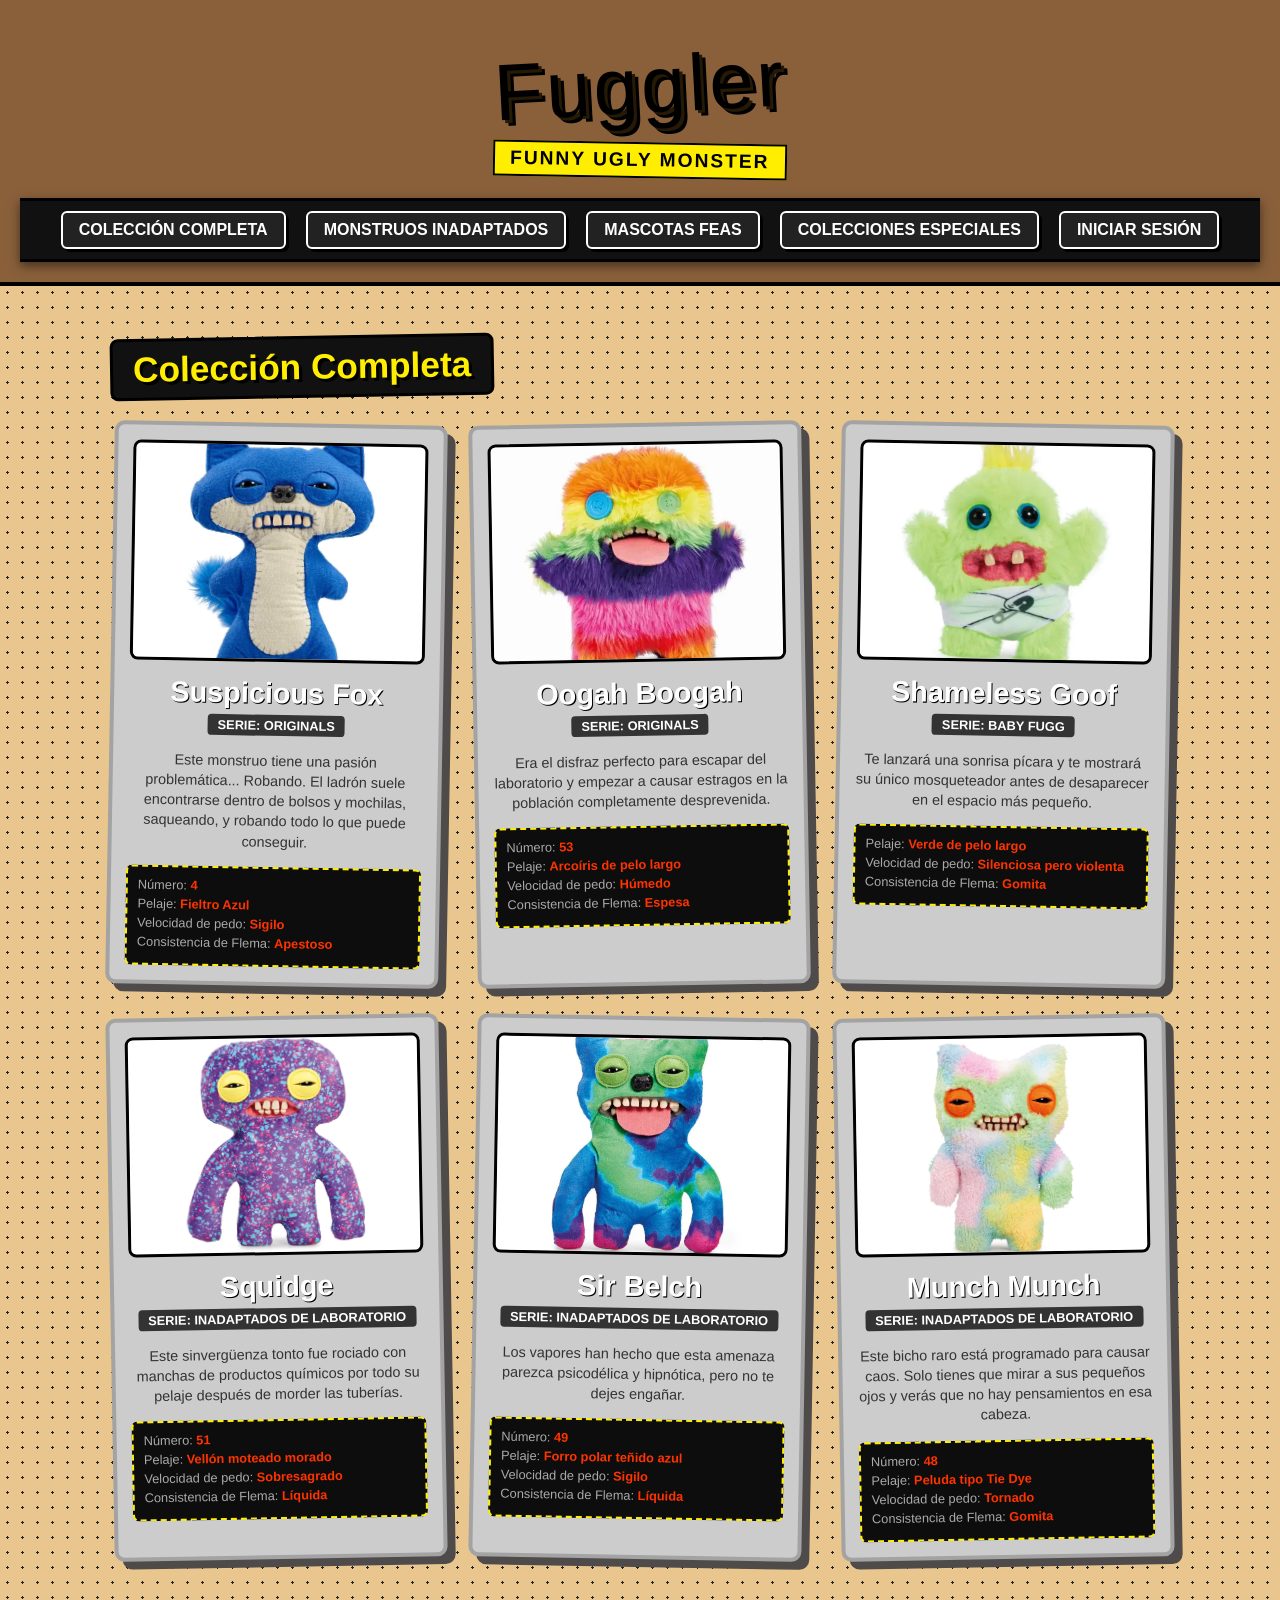
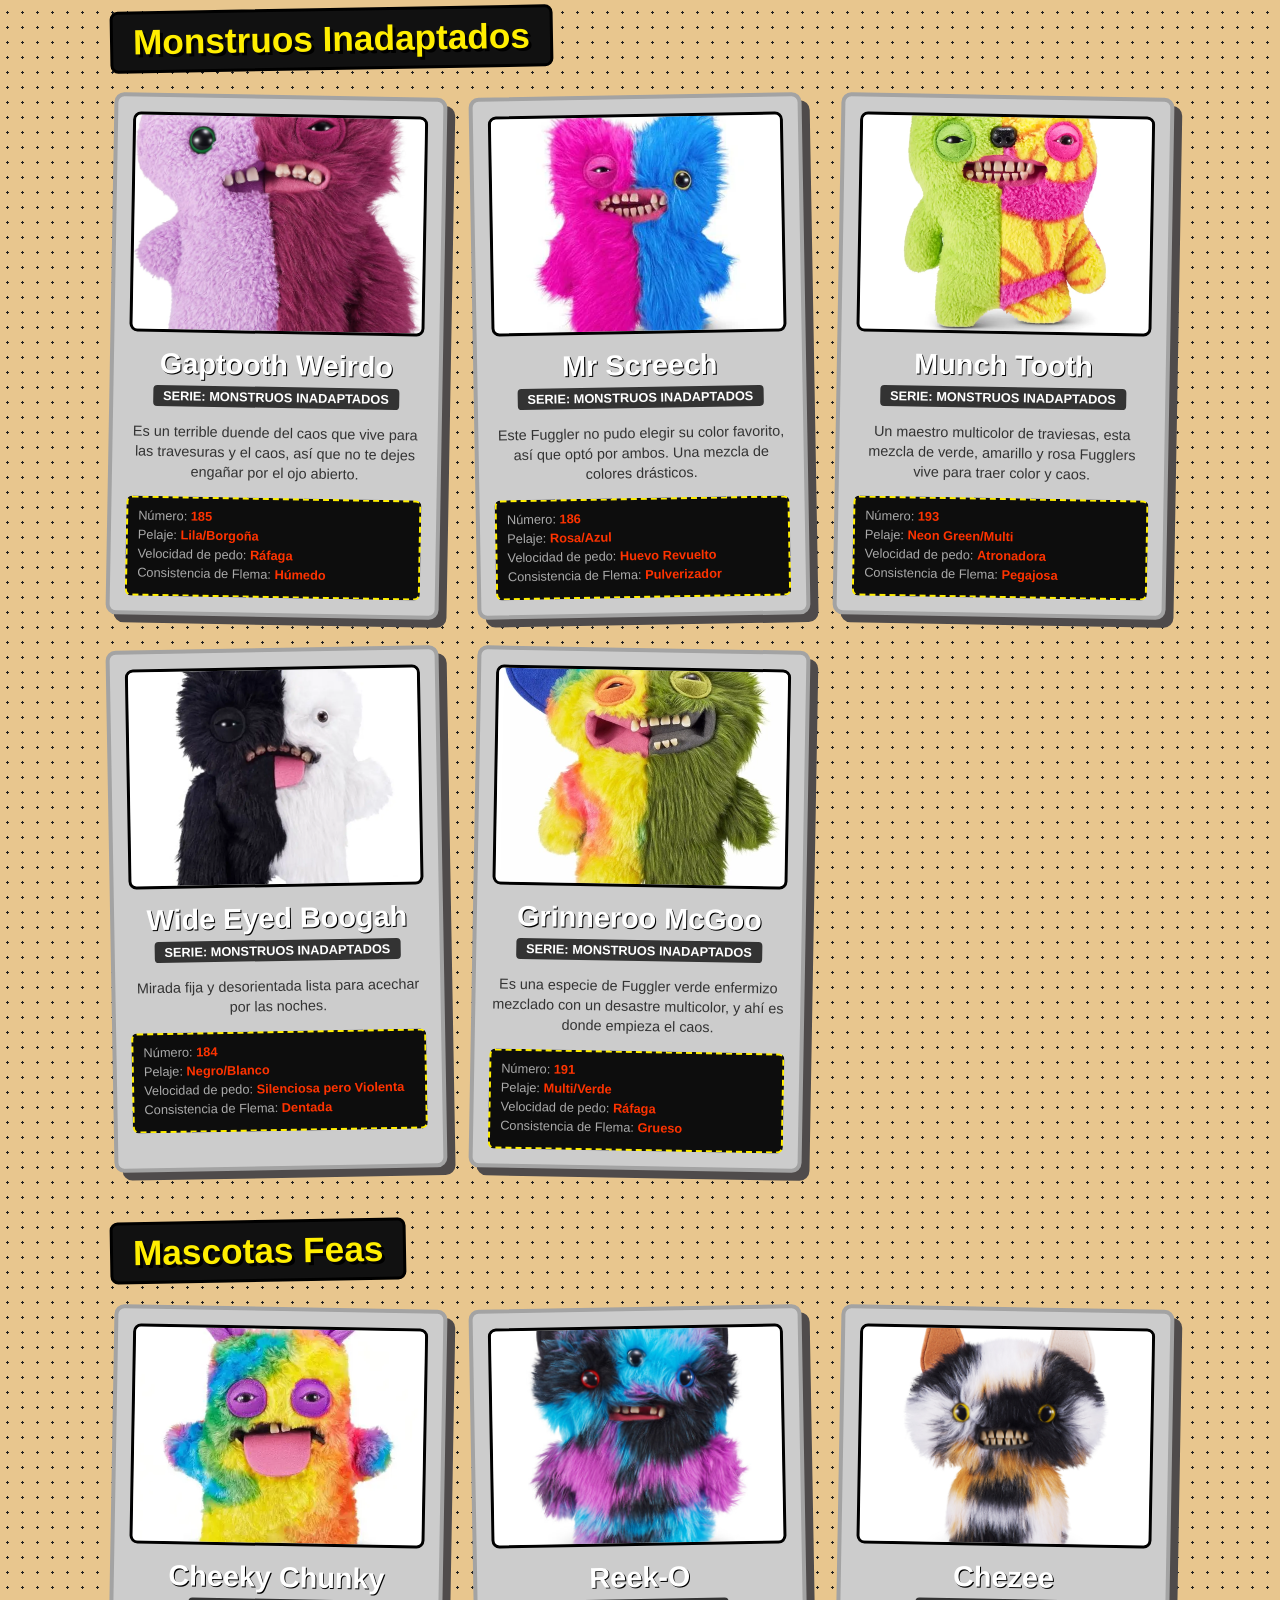
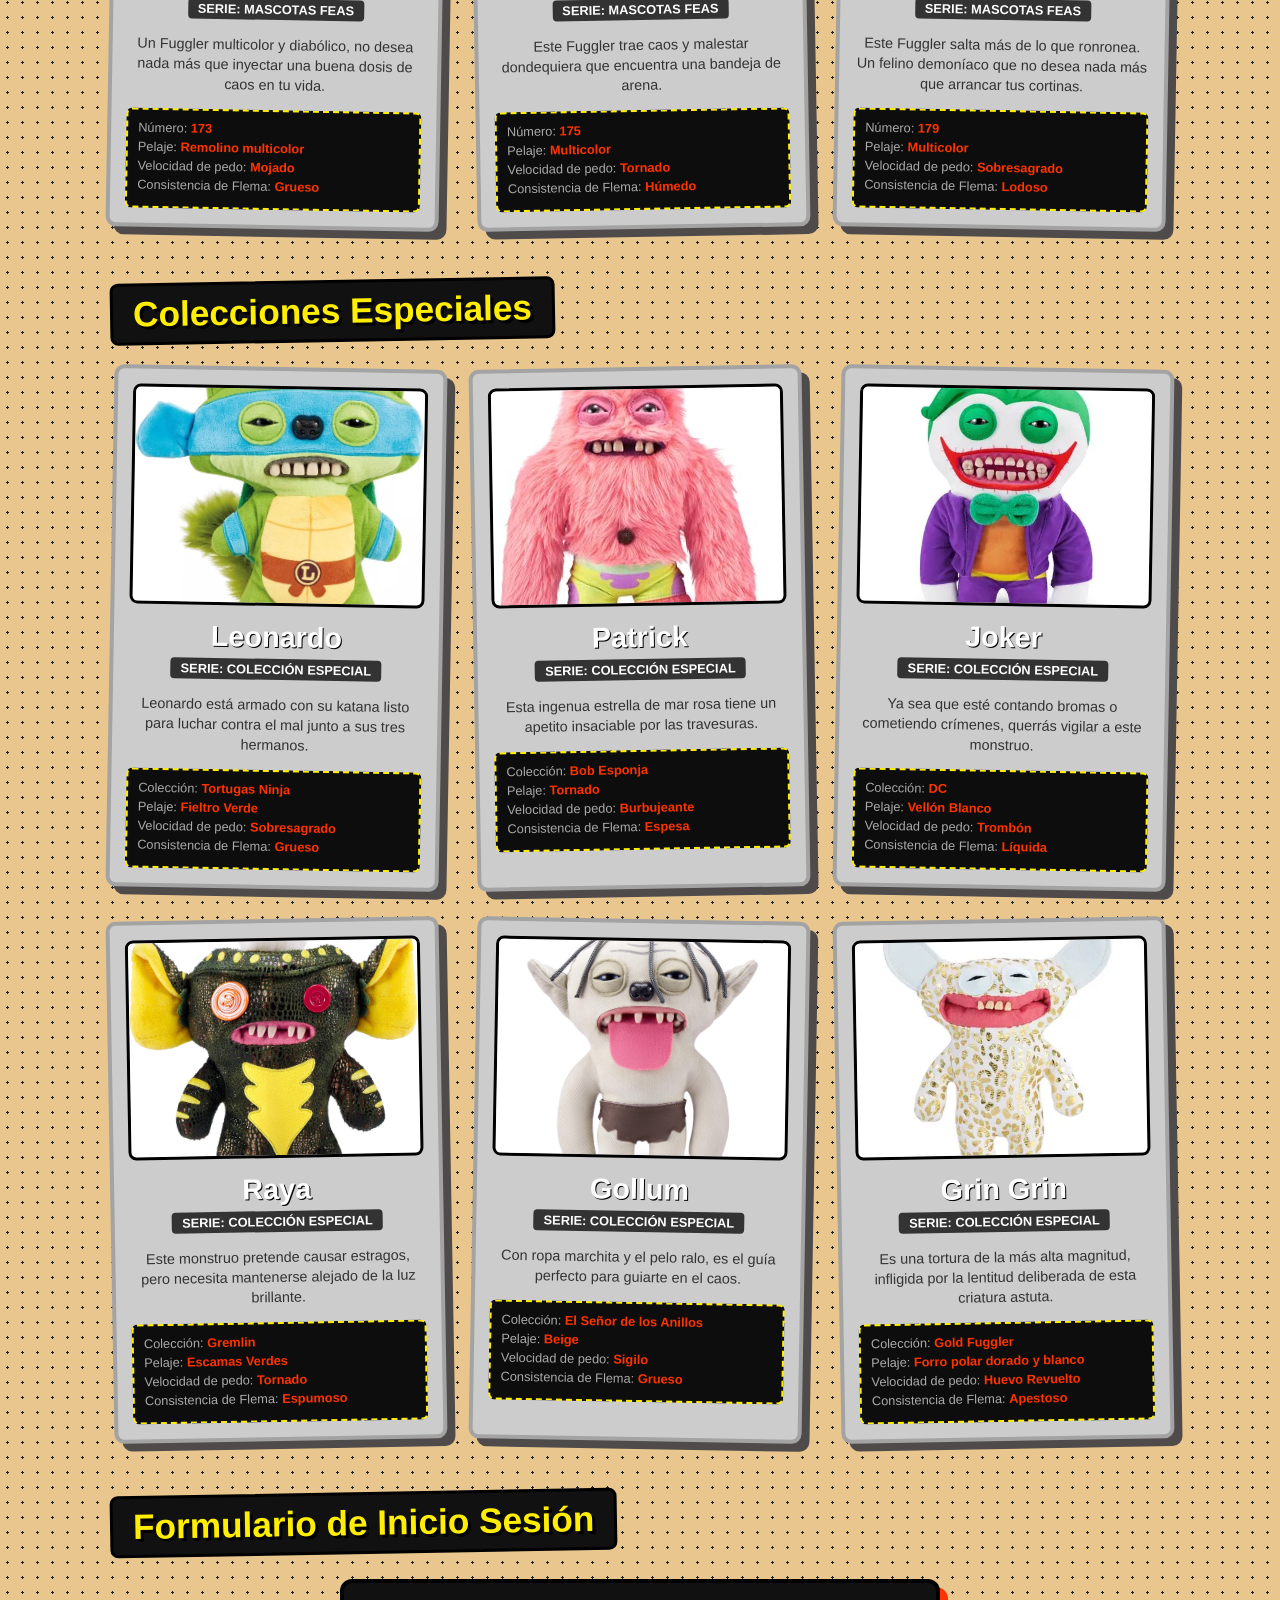
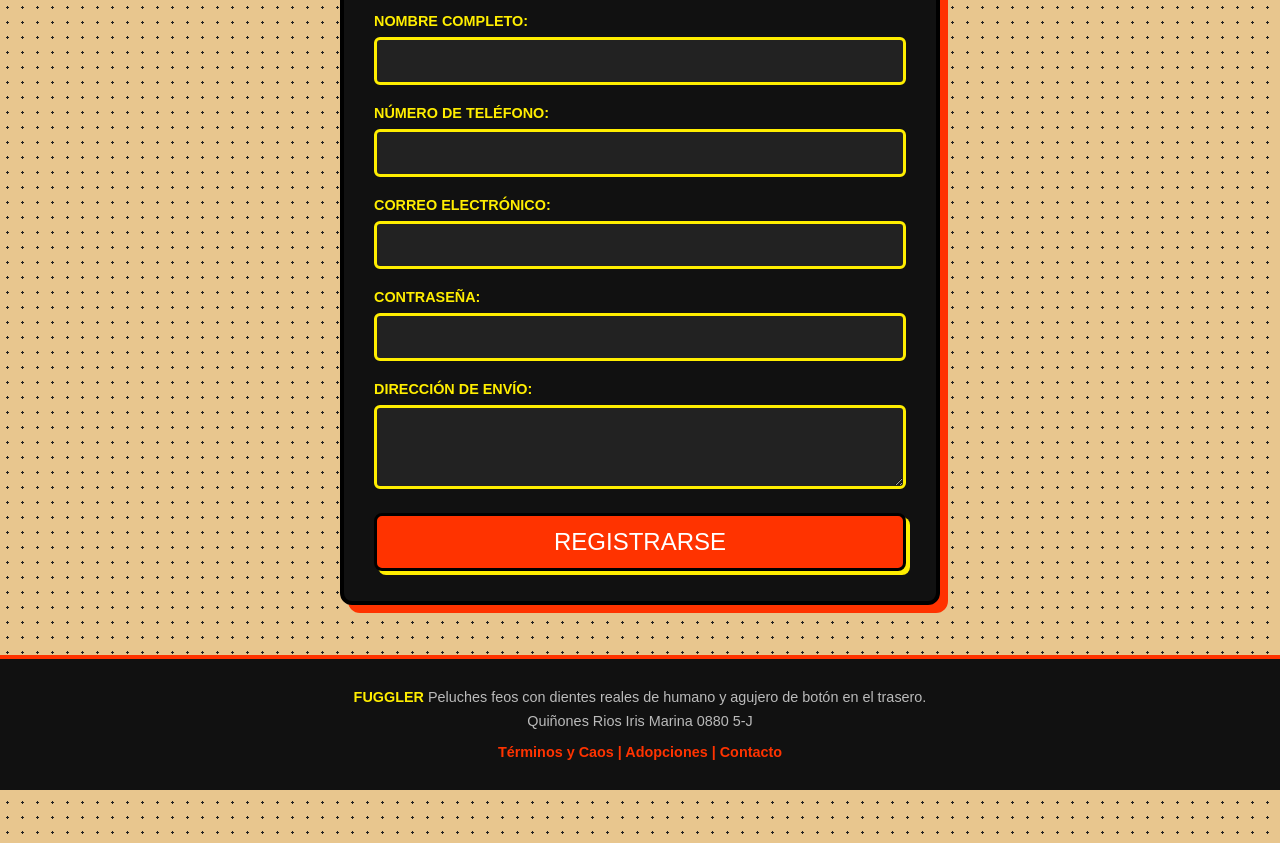
==== index.html @ d4a8018b "Update index.html" ====
<!DOCTYPE html>
<html lang="es">
<head>
    <meta charset="UTF-8">
    <meta name="viewport" content="width=device-width, initial-scale=1.0">
    <title>Fuggler - Funny Ugly Monsters</title>
    
    <style>
        /* === ESTILOS GENERALES Y REINICIO (RESET) === */
        * { box-sizing: border-box; margin: 0; padding: 0; }
        html { scroll-behavior: smooth; } /* Desplazamiento suave al usar anclas del menú */
        body {
            /* Fondo con patrón de puntos y color café/crema */
            background: #E8C68E radial-gradient(#222 10%, transparent 11%) 0 0 / 15px 15px;
            color: #fff;
            font-family: 'Segoe UI', Impact, Arial, sans-serif;
            padding-bottom: 50px;
        }

        /* === ENCABEZADO (HEADER) === */
        header { text-align: center; padding: 40px 20px 20px; background: #8A603B; border-bottom: 4px solid #000; }
        
        /* Título del logo con fuente caricaturesca del sistema */
        .logo {
            font-family: 'Comic Sans MS', 'Chalkboard SE', cursive, sans-serif;
            font-size: 5rem;
            color: #000;
            text-shadow: 3px 3px 0 #261A07, 6px 6px 0 #000;
            display: inline-block;
            transform: rotate(-3deg); /* Inclinación de estilo cómic */
            margin-bottom: 10px;
            letter-spacing: 3px;
        }

        /* Etiqueta / Subtítulo bajo el logo */
        .tagline {
            color: #000; font-size: 1.2rem; text-transform: uppercase; letter-spacing: 2px;
            background: #ffee00; display: inline-block; padding: 5px 15px;
            transform: rotate(1deg); font-weight: 900; border: 2px solid #000;
        }

        /* === BARRA DE NAVEGACIÓN (STICKY NAV) === */
        nav {
            background: #111; border-block: 3px solid #000; padding: 10px 0; margin-top: 20px;
            box-shadow: 0 4px 10px rgba(0,0,0,0.5); position: sticky; top: 0; z-index: 100;
        }
        nav ul { list-style: none; display: flex; justify-content: center; flex-wrap: wrap; gap: 20px; padding: 0 10px; }
        nav a {
            color: #fff; text-decoration: none; font-weight: 900; font-size: 1rem; text-transform: uppercase;
            padding: 8px 16px; background: #222; border: 2px solid #fff; border-radius: 6px;
            display: inline-block; transition: 0.2s ease; box-shadow: 3px 3px 0 #000;
        }
        /* Efecto hover interactivo en los botones del menú */
        nav a:hover { background: #ff3300; box-shadow: 3px 3px 0 #ffee00; transform: scale(1.05) rotate(-1deg); }

        /* === ESTRUCTURA DE SECCIONES === */
        .section-block { max-width: 1100px; margin: 50px auto; padding: 0 20px; scroll-margin-top: 80px; }
        
        /* Títulos estilo insignia para cada categoría */
        .section-title {
            font-family: Impact, sans-serif; font-size: 2.2rem; color: #ffee00; text-shadow: 3px 3px 0 #000;
            background: #111; display: inline-block; padding: 8px 20px; border-radius: 8px;
            border: 3px solid #000; margin-bottom: 25px; transform: rotate(-1deg);
        }

        /* Rejilla responsive para las tarjetas de productos */
        .container { display: grid; grid-template-columns: repeat(auto-fit, minmax(280px, 1fr)); gap: 30px; }

        /* === TARJETAS DE PRODUCTOS (CARDS) === */
        .card {
            background: #ccc; border: 4px solid #a3a3a3; border-radius: 10px; padding: 15px;
            box-shadow: 8px 8px 0 #4F4B4B; display: flex; flex-direction: column; align-items: center;
            text-align: center; transition: transform 0.2s ease;
        }
        /* Alterna ligera rotación para dar aspecto desenfadado */
        .card:nth-child(even) { transform: rotate(-1deg); }
        .card:nth-child(odd) { transform: rotate(1deg); }
        
        .card img { width: 100%; height: 220px; object-fit: cover; border-radius: 8px; border: 3px solid #000; background: #2b2b2b; margin-bottom: 15px; }
        .card h2 { font-family: Impact, sans-serif; font-size: 1.8rem; color: #FFFFFF; text-shadow: 1px 1px 0 #000; margin-bottom: 5px; }
        .card .series { background: #333; color: #fff; font-size: 0.8rem; padding: 3px 10px; border-radius: 4px; text-transform: uppercase; margin-bottom: 15px; font-weight: 700; }
        .card p.desc { color: #333; font-size: 0.9rem; line-height: 1.4; margin-bottom: 15px; }
        
        /* Caja oscura con características/estadísticas del producto */
        .stats { width: 100%; background: #0d0d0d; border: 2px dashed #ffee00; padding: 10px; border-radius: 6px; font-size: 0.8rem; text-align: left; }
        .stats div { margin-bottom: 4px; color: #aaa; }
        .stats span { color: #ff3300; font-weight: 900; }

        /* === FORMULARIO DE INICIO SESIÓN === */
        .form-container { background: #111; border: 4px solid #000; border-radius: 12px; padding: 30px; box-shadow: 8px 8px 0 #ff3300; max-width: 600px; margin: 0 auto; }
        .form-group { margin-bottom: 20px; text-align: left; }
        .form-group label { display: block; font-weight: bold; margin-bottom: 8px; color: #ffee00; text-transform: uppercase; font-size: 0.9rem; }
        
        /* Estilos de los inputs, select y textarea */
        .form-group input, .form-group textarea, .form-group select {
            width: 100%; padding: 12px; border: 3px solid #ffee00; border-radius: 6px; background: #222;
            color: #fff; font-size: 1rem; outline: none;
        }
        .form-group input:focus, .form-group textarea:focus, .form-group select:focus { border-color: #ff3300; background: #2b2b2b; }
        
        /* Botón de envío */
        .btn-inicio {
            background: #ff3300; color: #fff; font-family: Impact, sans-serif; font-size: 1.5rem; padding: 12px 30px;
            border: 3px solid #000; border-radius: 8px; cursor: pointer; width: 100%; text-transform: uppercase;
            box-shadow: 4px 4px 0 #ffee00; transition: 0.2s ease;
        }
        .btn-inicio:hover { background: #ffee00; color: #000; box-shadow: 4px 4px 0 #ff3300; transform: scale(1.02); }
        
        /* Contenedor dinámico de alertas de respuesta de inicio de sesión*/
        #mensaje-resultado { margin-top: 15px; padding: 10px; border-radius: 6px; display: none; text-align: center; font-weight: bold; }

        /* === PIE DE PÁGINA (FOOTER) === */
        footer { text-align: center; margin-top: 50px; padding: 30px 20px; background: #111; border-top: 4px solid #ff3300; color: #bbb; font-size: 0.9rem; }
        footer strong { color: #ffee00; }
        footer p { margin-bottom: 8px; }
        .footer-links { margin-top: 15px; color: #ff3300; font-weight: bold; }
    </style>
</head>
<body>

    <!-- ================= ENCABEZADO Y MENU ================= -->
    <header>
        <div class="logo">Fuggler</div>
        <br>
        <div class="tagline">Funny ugly monster</div>
        
        <!-- Enlaces internos a las secciones de la página -->
        <nav>
            <ul>
                <li><a href="#coleccion-completa">Colección Completa</a></li>
                <li><a href="#monstruos-inadaptados">Monstruos Inadaptados</a></li>
                <li><a href="#mascotas-feas">Mascotas Feas</a></li>
                <li><a href="#colecciones-especiales">Colecciones Especiales</a></li>
                <li><a href="#formulario-compra">Iniciar Sesión</a></li>
            </ul>
        </nav>
    </header>

    <main>

        <!-- ================= SECCIÓN 1: COLECCIÓN COMPLETA ================= -->
        <section id="coleccion-completa" class="section-block">
            <h2 class="section-title">Colección Completa</h2>
            <div class="container">
                <div class="card">
                    <img src="fuggler2.jpg" alt="Suspicious Fox">
                    <h2>Suspicious Fox</h2>
                    <span class="series">Serie: Originals</span>
                    <p class="desc">Este monstruo tiene una pasión problemática... Robando. El ladrón suele encontrarse dentro de bolsos y mochilas, saqueando, y robando todo lo que puede conseguir.</p>
                    <div class="stats">
                        <div>Número: <span>4</span></div>
                        <div>Pelaje: <span>Fieltro Azul</span></div>
                        <div>Velocidad de pedo: <span>Sigilo</span></div>
                        <div>Consistencia de Flema: <span>Apestoso</span></div>
                    </div>
                </div>

                <div class="card">
                    <img src="fuggler4.jpg" alt="Oogah Boogah">
                    <h2>Oogah Boogah</h2>
                    <span class="series">Serie: Originals</span>
                    <p class="desc">Era el disfraz perfecto para escapar del laboratorio y empezar a causar estragos en la población completamente desprevenida.</p>
                    <div class="stats">
                        <div>Número: <span>53</span></div>
                        <div>Pelaje: <span>Arcoíris de pelo largo</span></div>
                        <div>Velocidad de pedo: <span>Húmedo</span></div>
                        <div>Consistencia de Flema: <span>Espesa</span></div>
                    </div>
                </div>

                <div class="card">
                    <img src="fuggler5.jpg" alt="Shameless Goof">
                    <h2>Shameless Goof</h2>
                    <span class="series">Serie: Baby Fugg</span>
                    <p class="desc">Te lanzará una sonrisa pícara y te mostrará su único mosqueteador antes de desaparecer en el espacio más pequeño.</p>
                    <div class="stats">
                        <div>Pelaje: <span>Verde de pelo largo</span></div>
                        <div>Velocidad de pedo: <span>Silenciosa pero violenta</span></div>
                        <div>Consistencia de Flema: <span>Gomita</span></div>
                    </div>
                </div>

                <div class="card">
                    <img src="fuggler6.jpg" alt="Squidge">
                    <h2>Squidge</h2>
                    <span class="series">Serie: Inadaptados de Laboratorio</span>
                    <p class="desc">Este sinvergüenza tonto fue rociado con manchas de productos químicos por todo su pelaje después de morder las tuberías.</p>
                    <div class="stats">
                        <div>Número: <span>51</span></div>
                        <div>Pelaje: <span>Vellón moteado morado</span></div>
                        <div>Velocidad de pedo: <span>Sobresagrado</span></div>
                        <div>Consistencia de Flema: <span>Líquida</span></div>
                    </div>
                </div>

                <div class="card">
                    <img src="fuggler7.jpg" alt="Sir Belch">
                    <h2>Sir Belch</h2>
                    <span class="series">Serie: Inadaptados de Laboratorio</span>
                    <p class="desc">Los vapores han hecho que esta amenaza parezca psicodélica y hipnótica, pero no te dejes engañar.</p>
                    <div class="stats">
                        <div>Número: <span>49</span></div>
                        <div>Pelaje: <span>Forro polar teñido azul</span></div>
                        <div>Velocidad de pedo: <span>Sigilo</span></div>
                        <div>Consistencia de Flema: <span>Líquida</span></div>
                    </div>
                </div>

                <div class="card">
                    <img src="fuggler8.jpg" alt="Munch Munch">
                    <h2>Munch Munch</h2>
                    <span class="series">Serie: Inadaptados de Laboratorio</span>
                    <p class="desc">Este bicho raro está programado para causar caos. Solo tienes que mirar a sus pequeños ojos y verás que no hay pensamientos en esa cabeza.</p>
                    <div class="stats">
                        <div>Número: <span>48</span></div>
                        <div>Pelaje: <span>Peluda tipo Tie Dye</span></div>
                        <div>Velocidad de pedo: <span>Tornado</span></div>
                        <div>Consistencia de Flema: <span>Gomita</span></div>
                    </div>
                </div>
            </div>
        </section>

        <!-- ================= SECCIÓN 2: MONSTRUOS INADAPTADOS ================= -->
        <section id="monstruos-inadaptados" class="section-block">
            <h2 class="section-title">Monstruos Inadaptados</h2>
            <div class="container">
                <div class="card">
                    <img src="fuggler1.jpg" alt="Gaptooth Weirdo">
                    <h2>Gaptooth Weirdo</h2>
                    <span class="series">Serie: Monstruos Inadaptados</span>
                    <p class="desc">Es un terrible duende del caos que vive para las travesuras y el caos, así que no te dejes engañar por el ojo abierto.</p>
                    <div class="stats">
                        <div>Número: <span>185</span></div>
                        <div>Pelaje: <span>Lila/Borgoña</span></div>
                        <div>Velocidad de pedo: <span>Ráfaga</span></div>
                        <div>Consistencia de Flema: <span>Húmedo</span></div>
                    </div>
                </div>

                <div class="card">
                    <img src="fuggler3.jpg" alt="Mr Screech">
                    <h2>Mr Screech</h2>
                    <span class="series">Serie: Monstruos Inadaptados</span>
                    <p class="desc">Este Fuggler no pudo elegir su color favorito, así que optó por ambos. Una mezcla de colores drásticos.</p>
                    <div class="stats">
                        <div>Número: <span>186</span></div>
                        <div>Pelaje: <span>Rosa/Azul</span></div>
                        <div>Velocidad de pedo: <span>Huevo Revuelto</span></div>
                        <div>Consistencia de Flema: <span>Pulverizador</span></div>
                    </div>
                </div>

                <div class="card">
                    <img src="fuggler9.jpg" alt="Munch Tooth">
                    <h2>Munch Tooth</h2>
                    <span class="series">Serie: Monstruos Inadaptados</span>
                    <p class="desc">Un maestro multicolor de traviesas, esta mezcla de verde, amarillo y rosa Fugglers vive para traer color y caos.</p>
                    <div class="stats">
                        <div>Número: <span>193</span></div>
                        <div>Pelaje: <span>Neon Green/Multi</span></div>
                        <div>Velocidad de pedo: <span>Atronadora</span></div>
                        <div>Consistencia de Flema: <span>Pegajosa</span></div>
                    </div>
                </div>

                <div class="card">
                    <img src="fuggler10.jpg" alt="Wide Eyed Boogah">
                    <h2>Wide Eyed Boogah</h2>
                    <span class="series">Serie: Monstruos Inadaptados</span>
                    <p class="desc">Mirada fija y desorientada lista para acechar por las noches.</p>
                    <div class="stats">
                        <div>Número: <span>184</span></div>
                        <div>Pelaje: <span>Negro/Blanco</span></div>
                        <div>Velocidad de pedo: <span>Silenciosa pero Violenta</span></div>
                        <div>Consistencia de Flema: <span>Dentada</span></div>
                    </div>
                </div>

                <div class="card">
                    <img src="fuggler11.jpg" alt="Grinneroo McGoo">
                    <h2>Grinneroo McGoo</h2>
                    <span class="series">Serie: Monstruos Inadaptados</span>
                    <p class="desc">Es una especie de Fuggler verde enfermizo mezclado con un desastre multicolor, y ahí es donde empieza el caos.</p>
                    <div class="stats">
                        <div>Número: <span>191</span></div>
                        <div>Pelaje: <span>Multi/Verde</span></div>
                        <div>Velocidad de pedo: <span>Ráfaga</span></div>
                        <div>Consistencia de Flema: <span>Grueso</span></div>
                    </div>
                </div>
            </div>
        </section>

        <!-- ================= SECCIÓN 3: MASCOTAS FEAS ================= -->
        <section id="mascotas-feas" class="section-block">
            <h2 class="section-title">Mascotas Feas</h2>
            <div class="container">
                <div class="card">
                    <img src="fuggler12.jpg" alt="Cheeky Chunky">
                    <h2>Cheeky Chunky</h2>
                    <span class="series">Serie: Mascotas Feas</span>
                    <p class="desc">Un Fuggler multicolor y diabólico, no desea nada más que inyectar una buena dosis de caos en tu vida.</p>
                    <div class="stats">
                        <div>Número: <span>173</span></div>
                        <div>Pelaje: <span>Remolino multicolor</span></div>
                        <div>Velocidad de pedo: <span>Mojado</span></div>
                        <div>Consistencia de Flema: <span>Grueso</span></div>
                    </div>
                </div>

                <div class="card">
                    <img src="fuggler13.jpg" alt="Reek-O">
                    <h2>Reek-O</h2>
                    <span class="series">Serie: Mascotas Feas</span>
                    <p class="desc">Este Fuggler trae caos y malestar dondequiera que encuentra una bandeja de arena.</p>
                    <div class="stats">
                        <div>Número: <span>175</span></div>
                        <div>Pelaje: <span>Multicolor</span></div>
                        <div>Velocidad de pedo: <span>Tornado</span></div>
                        <div>Consistencia de Flema: <span>Húmedo</span></div>
                    </div>
                </div>

                <div class="card">
                    <img src="fuggler14.jpg" alt="Chezee">
                    <h2>Chezee</h2>
                    <span class="series">Serie: Mascotas Feas</span>
                    <p class="desc">Este Fuggler salta más de lo que ronronea. Un felino demoníaco que no desea nada más que arrancar tus cortinas.</p>
                    <div class="stats">
                        <div>Número: <span>179</span></div>
                        <div>Pelaje: <span>Multicolor</span></div>
                        <div>Velocidad de pedo: <span>Sobresagrado</span></div>
                        <div>Consistencia de Flema: <span>Lodoso</span></div>
                    </div>
                </div>
            </div>
        </section>

        <!-- ================= SECCIÓN 4: COLECCIONES ESPECIALES ================= -->
        <section id="colecciones-especiales" class="section-block">
            <h2 class="section-title">Colecciones Especiales</h2>
            <div class="container">
                <div class="card">
                    <img src="fuggler15.jpg" alt="Leonardo">
                    <h2>Leonardo</h2>
                    <span class="series">Serie: Colección Especial</span>
                    <p class="desc">Leonardo está armado con su katana listo para luchar contra el mal junto a sus tres hermanos.</p>
                    <div class="stats">
                        <div>Colección: <span>Tortugas Ninja</span></div>
                        <div>Pelaje: <span>Fieltro Verde</span></div>
                        <div>Velocidad de pedo: <span>Sobresagrado</span></div>
                        <div>Consistencia de Flema: <span>Grueso</span></div>
                    </div>
                </div>

                <div class="card">
                    <img src="fuggler16.jpg" alt="Patrick">
                    <h2>Patrick</h2>
                    <span class="series">Serie: Colección Especial</span>
                    <p class="desc">Esta ingenua estrella de mar rosa tiene un apetito insaciable por las travesuras.</p>
                    <div class="stats">
                        <div>Colección: <span>Bob Esponja</span></div>
                        <div>Pelaje: <span>Tornado</span></div>
                        <div>Velocidad de pedo: <span>Burbujeante</span></div>
                        <div>Consistencia de Flema: <span>Espesa</span></div>
                    </div>
                </div>

                <div class="card">
                    <img src="fuggler17.jpg" alt="Joker">
                    <h2>Joker</h2>
                    <span class="series">Serie: Colección Especial</span>
                    <p class="desc">Ya sea que esté contando bromas o cometiendo crímenes, querrás vigilar a este monstruo.</p>
                    <div class="stats">
                        <div>Colección: <span>DC</span></div>
                        <div>Pelaje: <span>Vellón Blanco</span></div>
                        <div>Velocidad de pedo: <span>Trombón</span></div>
                        <div>Consistencia de Flema: <span>Líquida</span></div>
                    </div>
                </div>

                <div class="card">
                    <img src="fuggler18.jpg" alt="Raya">
                    <h2>Raya</h2>
                    <span class="series">Serie: Colección Especial</span>
                    <p class="desc">Este monstruo pretende causar estragos, pero necesita mantenerse alejado de la luz brillante.</p>
                    <div class="stats">
                        <div>Colección: <span>Gremlin</span></div>
                        <div>Pelaje: <span>Escamas Verdes</span></div>
                        <div>Velocidad de pedo: <span>Tornado</span></div>
                        <div>Consistencia de Flema: <span>Espumoso</span></div>
                    </div>
                </div>

                <div class="card">
                    <img src="fuggler19.jpg" alt="Gollum">
                    <h2>Gollum</h2>
                    <span class="series">Serie: Colección Especial</span>
                    <p class="desc">Con ropa marchita y el pelo ralo, es el guía perfecto para guiarte en el caos.</p>
                    <div class="stats">
                        <div>Colección: <span>El Señor de los Anillos</span></div>
                        <div>Pelaje: <span>Beige</span></div>
                        <div>Velocidad de pedo: <span>Sigilo</span></div>
                        <div>Consistencia de Flema: <span>Grueso</span></div>
                    </div>
                </div>

                <div class="card">
                    <img src="fuggler20.jpg" alt="Grin Grin">
                    <h2>Grin Grin</h2>
                    <span class="series">Serie: Colección Especial</span>
                    <p class="desc">Es una tortura de la más alta magnitud, infligida por la lentitud deliberada de esta criatura astuta.</p>
                    <div class="stats">
                        <div>Colección: <span>Gold Fuggler</span></div>
                        <div>Pelaje: <span>Forro polar dorado y blanco</span></div>
                        <div>Velocidad de pedo: <span>Huevo Revuelto</span></div>
                        <div>Consistencia de Flema: <span>Apestoso</span></div>
                    </div>
                </div>
            </div>
        </section>

        <!-- ================= SECCIÓN 5: FORMULARIO DE INICIO SESIÓN ================= -->
        <section id="formulario-inicio-sesión" class="section-block">
            <h2 class="section-title">Formulario de Inicio Sesión</h2>
            <div class="form-container">
                <form id="inicioForm" action="guardar.php" method="POST">

                    <div class="form-group">
                     <label for="nombre">Nombre completo:</label>
                     <input type="text" id="nombre" name="nombre"
                         required maxlength="120">
                    </div>

                     <div class="form-group">
                        <label for="telefono">Número de teléfono:</label>
                        <input type="tel" id="telefono" name="telefono"
                         required maxlength="20">
                    </div>

                    <div class="form-group">
                         <label for="correo">Correo electrónico:</label>
                         <input type="email" id="correo" name="correo"
                             required maxlength="150">
                    </div>

                     <div class="form-group">
                         <label for="contrasena">Contraseña:</label>
                         <input type="password" id="contrasena"
                             name="contrasena" required>
                     </div>  

                    <div class="form-group">
                        <label for="direccion_envio">Dirección de envío:</label>
                        <textarea id="direccion_envio" name="direccion_envio"
                            rows="3" required></textarea>
                    </div>

                    <button type="submit" class="btn-inicio">
                        Registrarse
                    </button>

                </form>
                
                <!-- Caja de respuesta después de procesar la solicitud -->
                <div id="mensaje-resultado"></div>
            </div>
        </section>

    </main>

    <!-- ================= PIE DE PÁGINA ================= -->
    <footer>
        <p><strong>FUGGLER</strong> Peluches feos con dientes reales de humano y agujero de botón en el trasero.</p>
        <p>Quiñones Rios Iris Marina 0880 5-J</p>
        <div class="footer-links">
            Términos y Caos | Adopciones | Contacto
        </div>
    </footer>
</body>
</html>
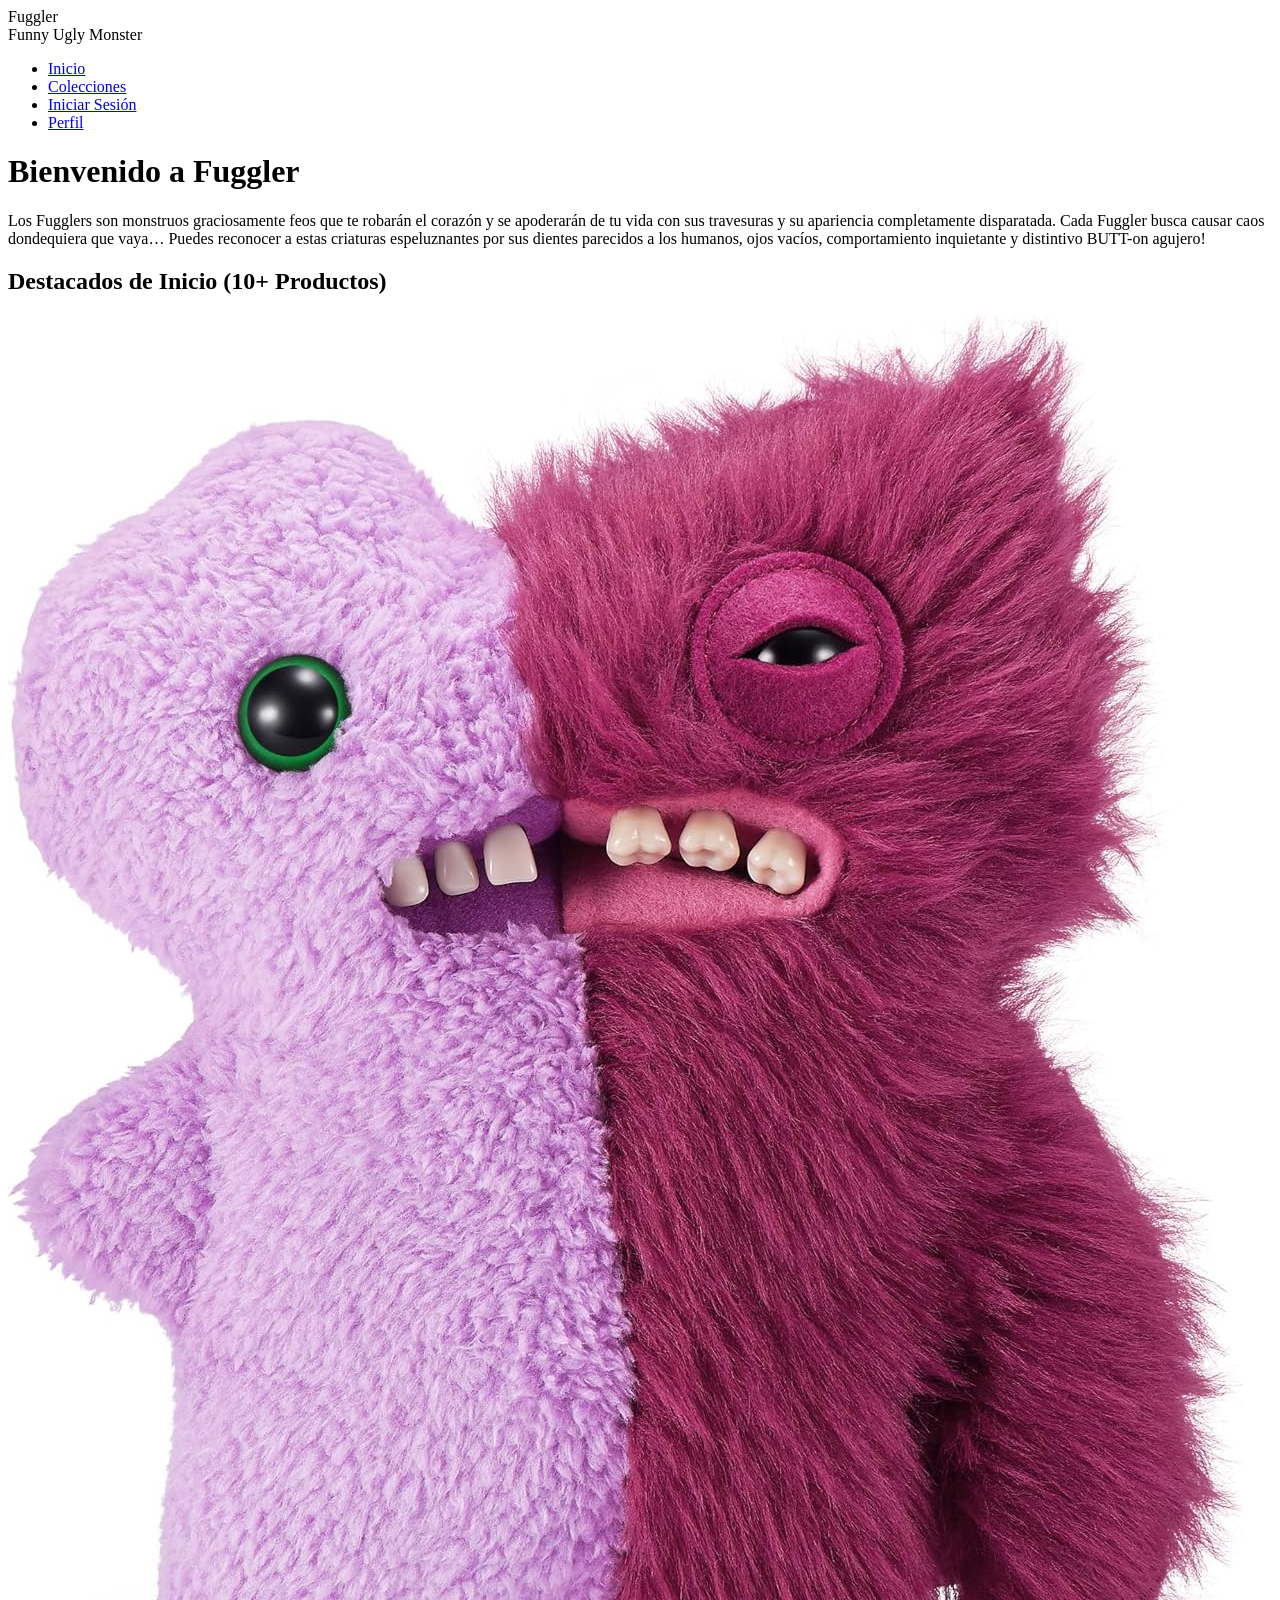
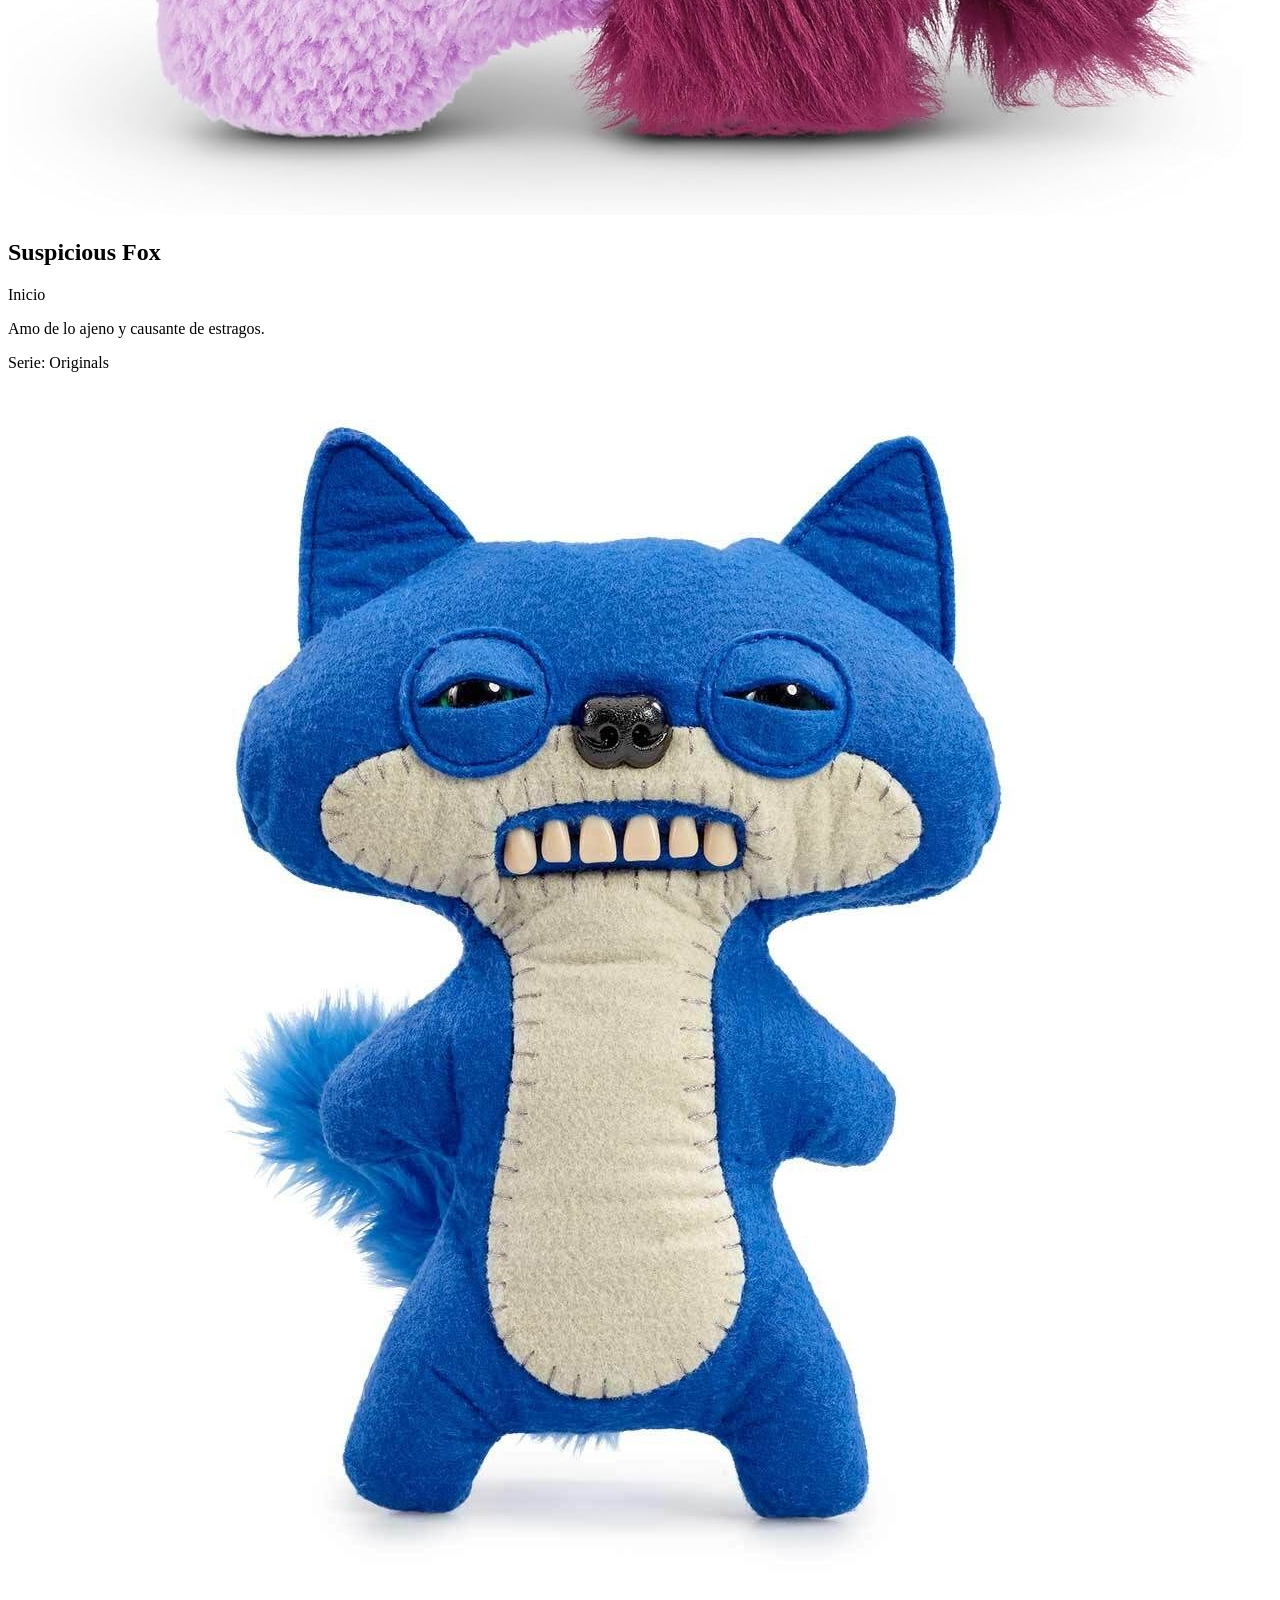
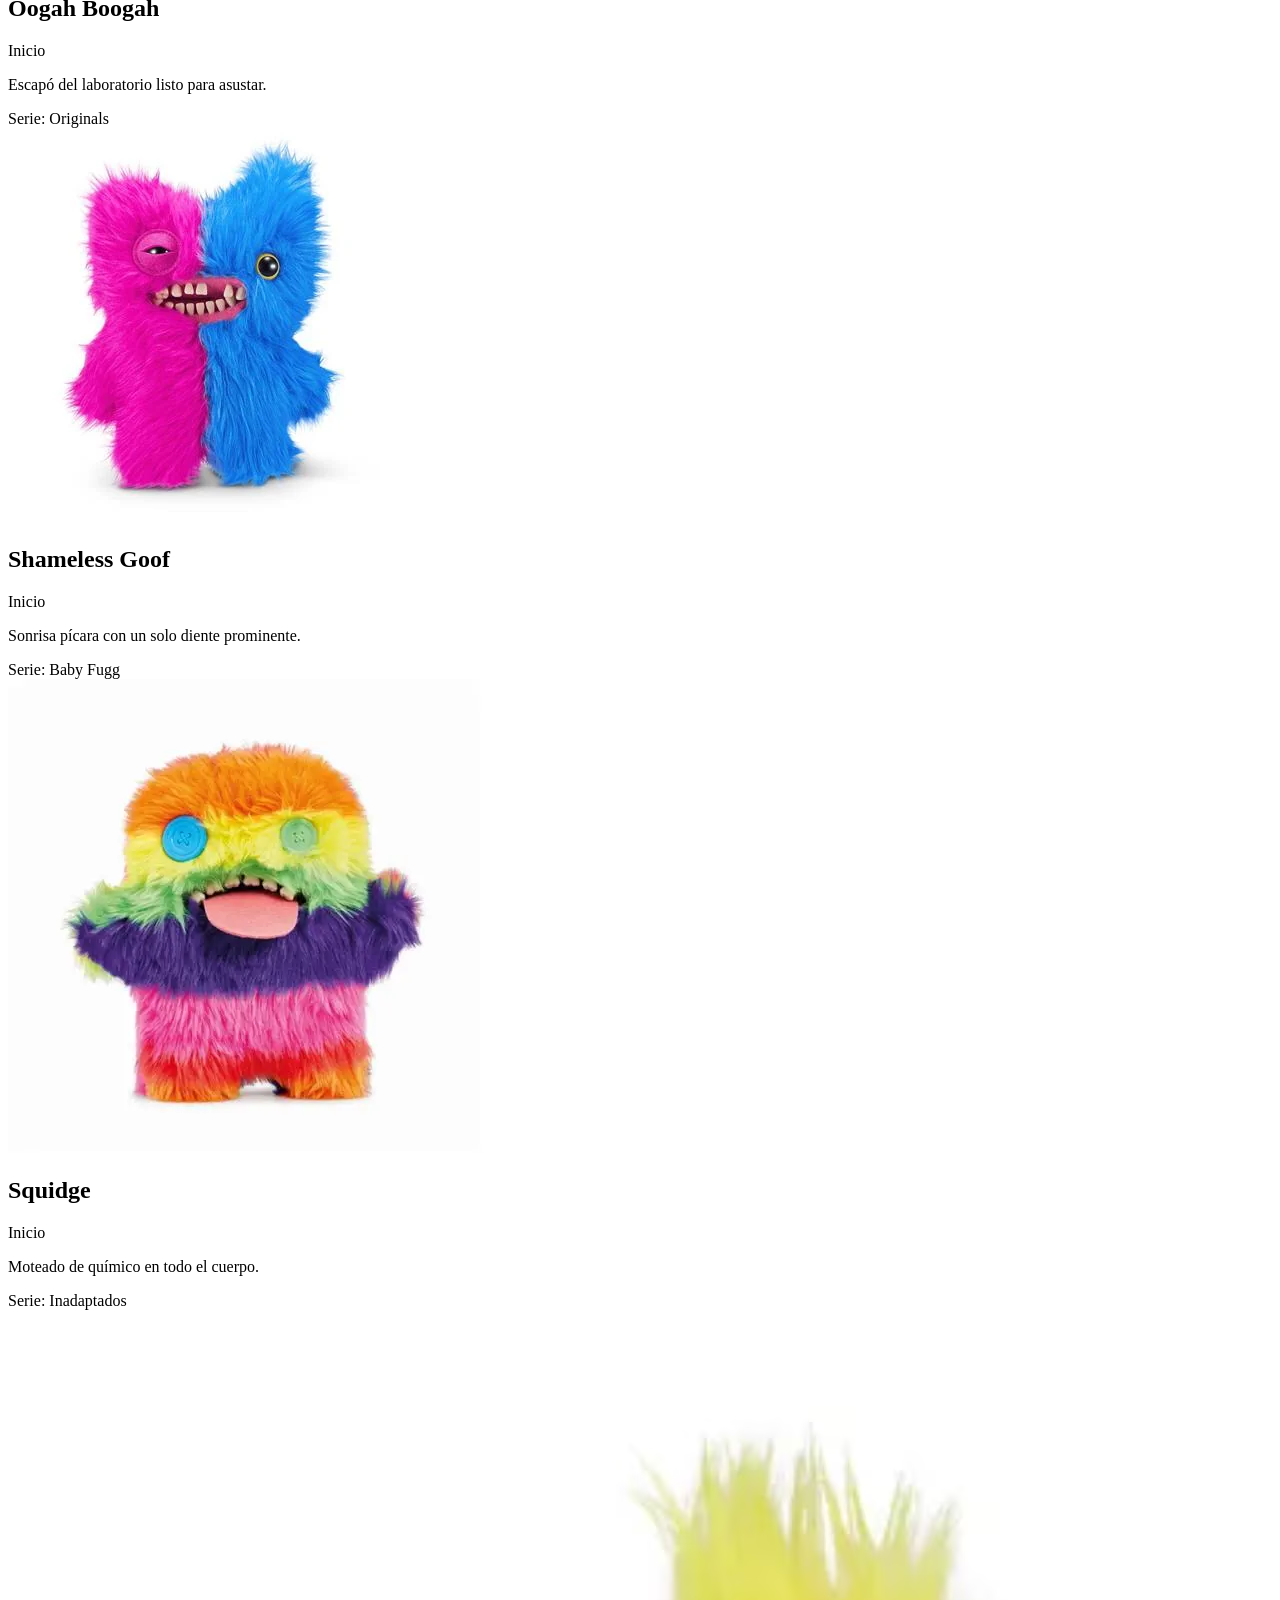
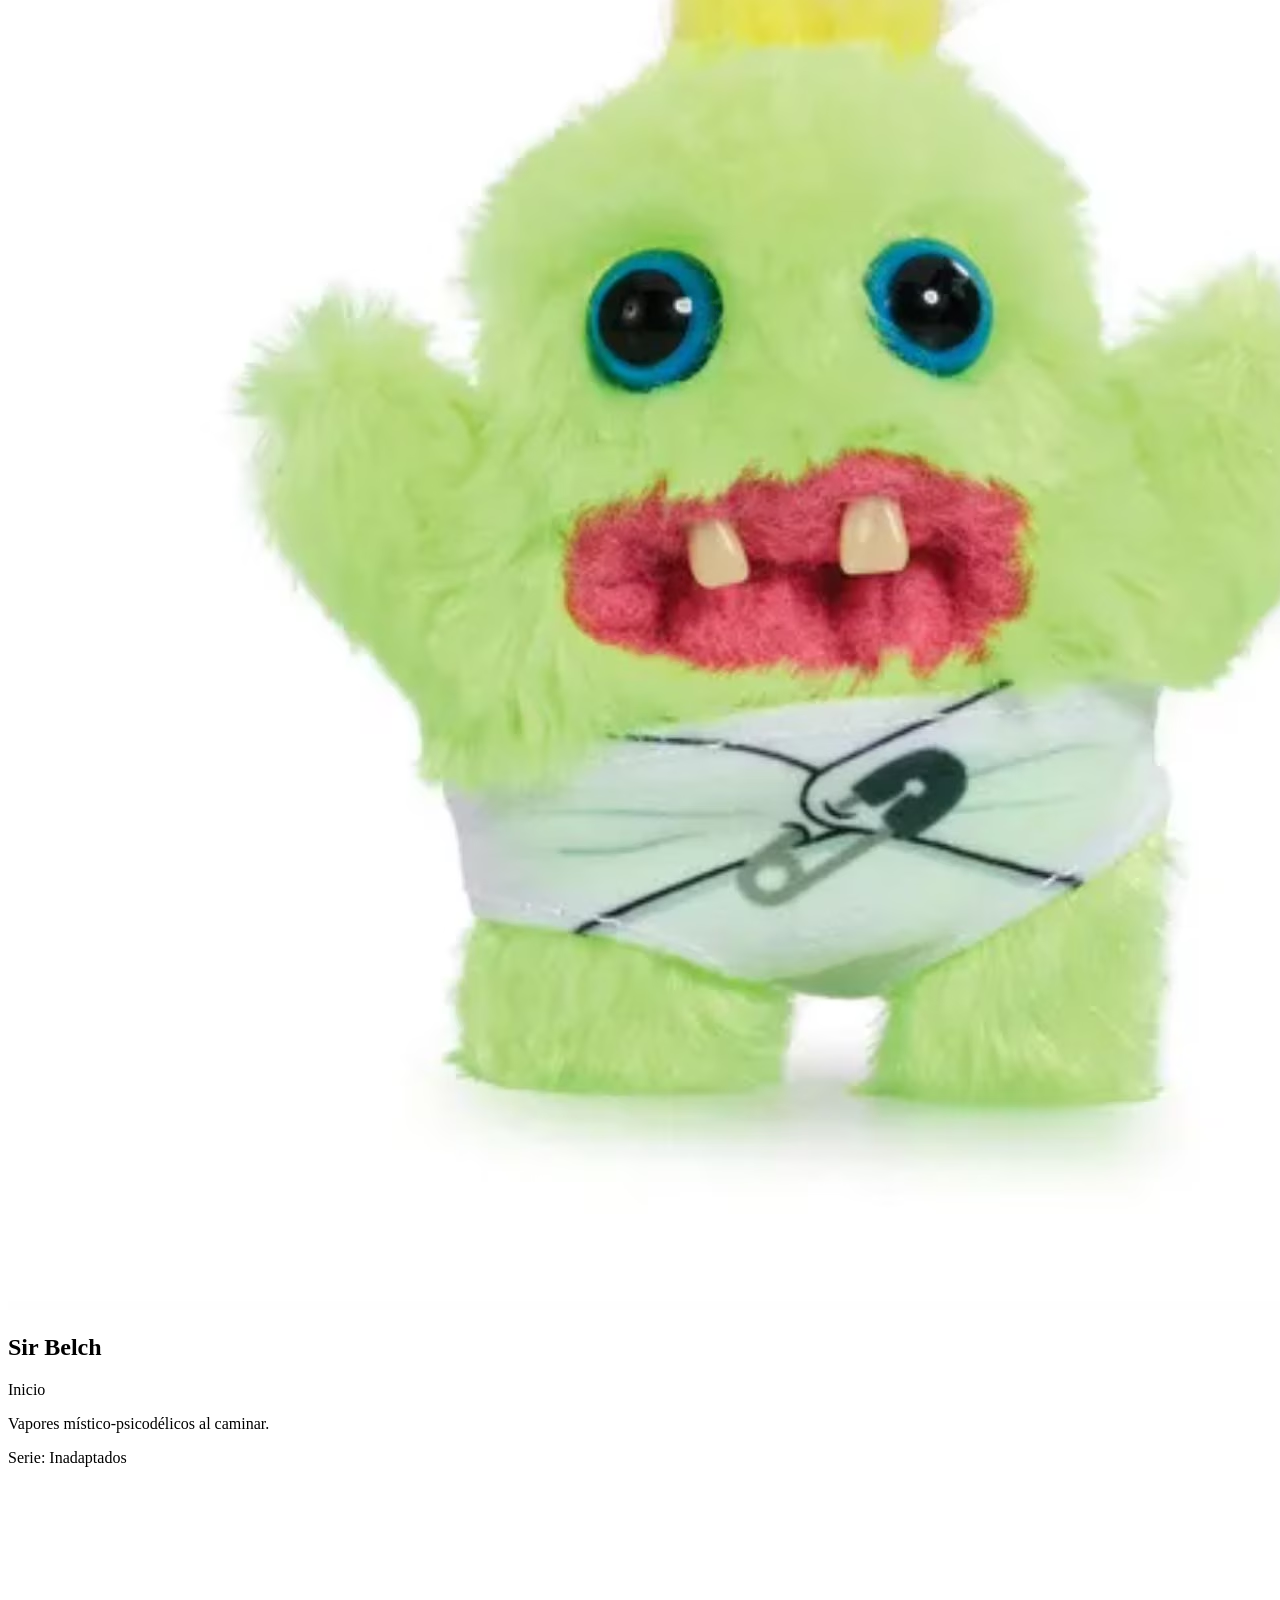
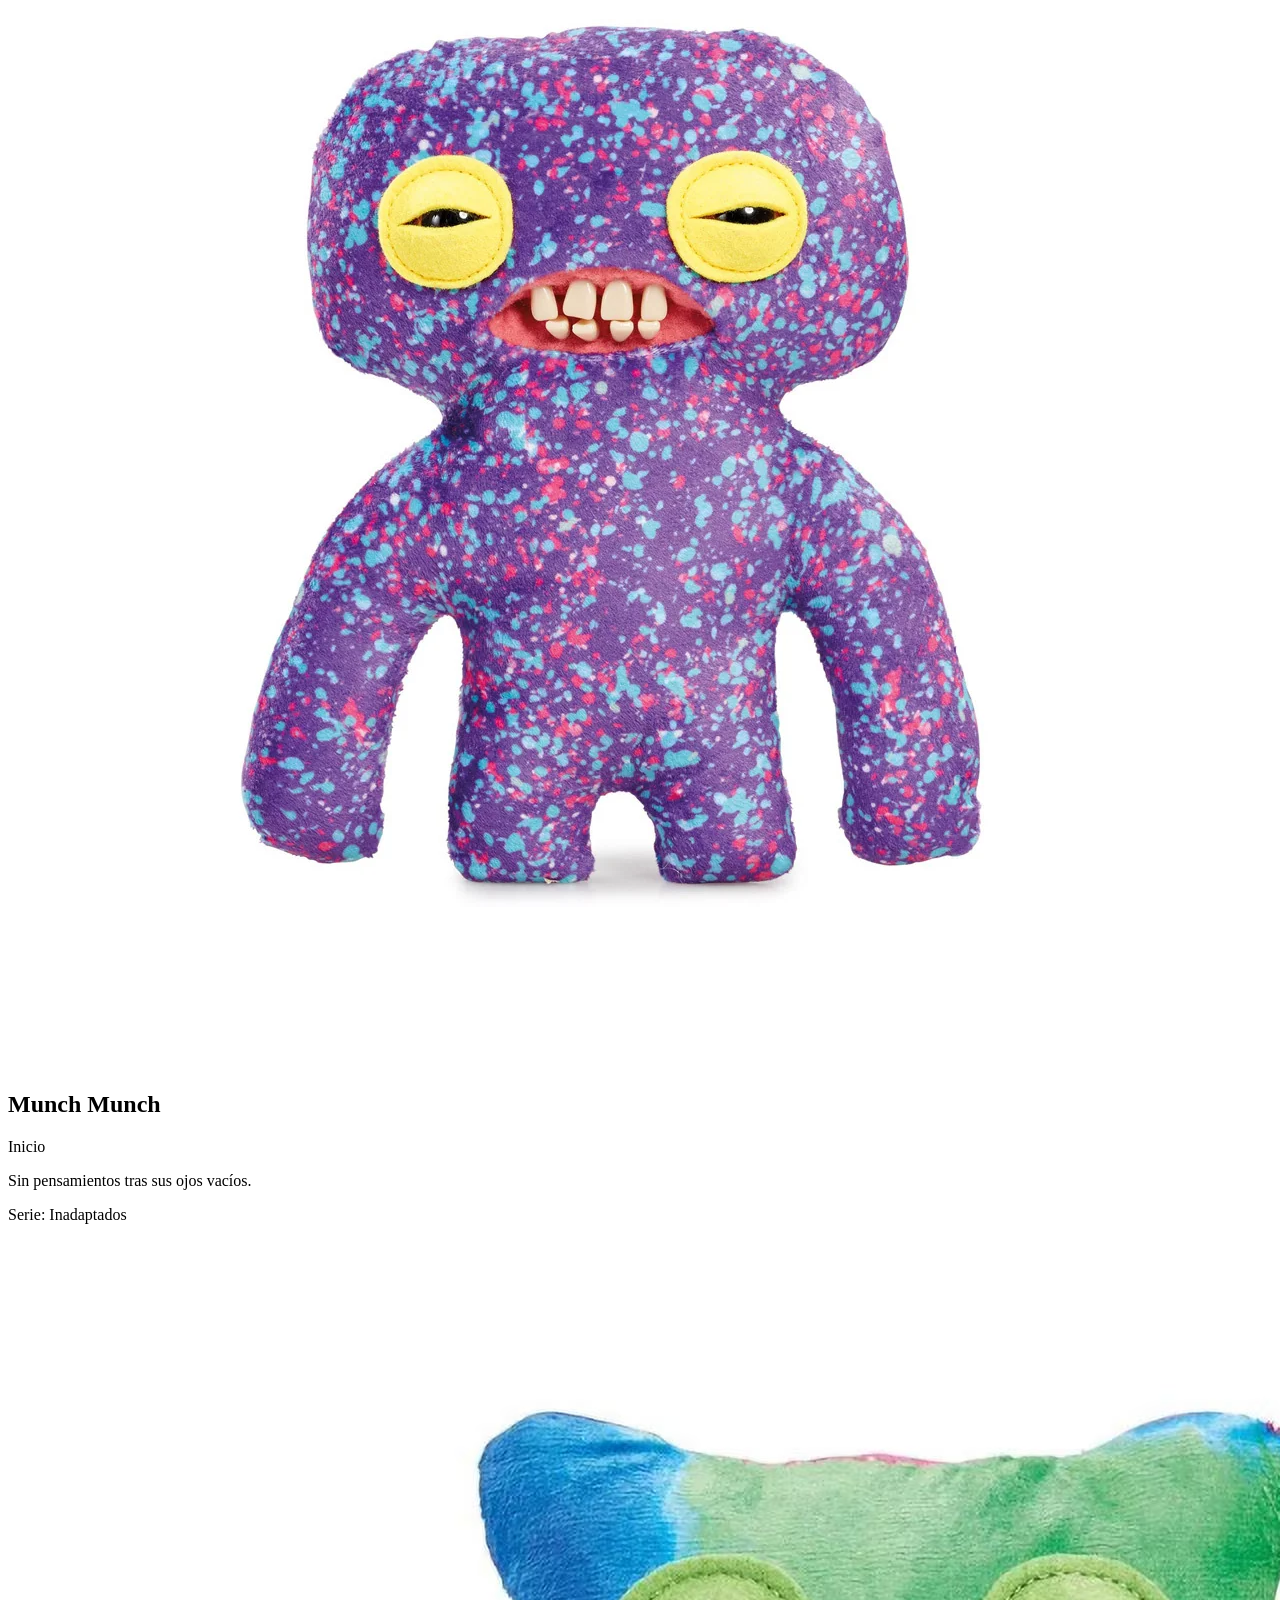
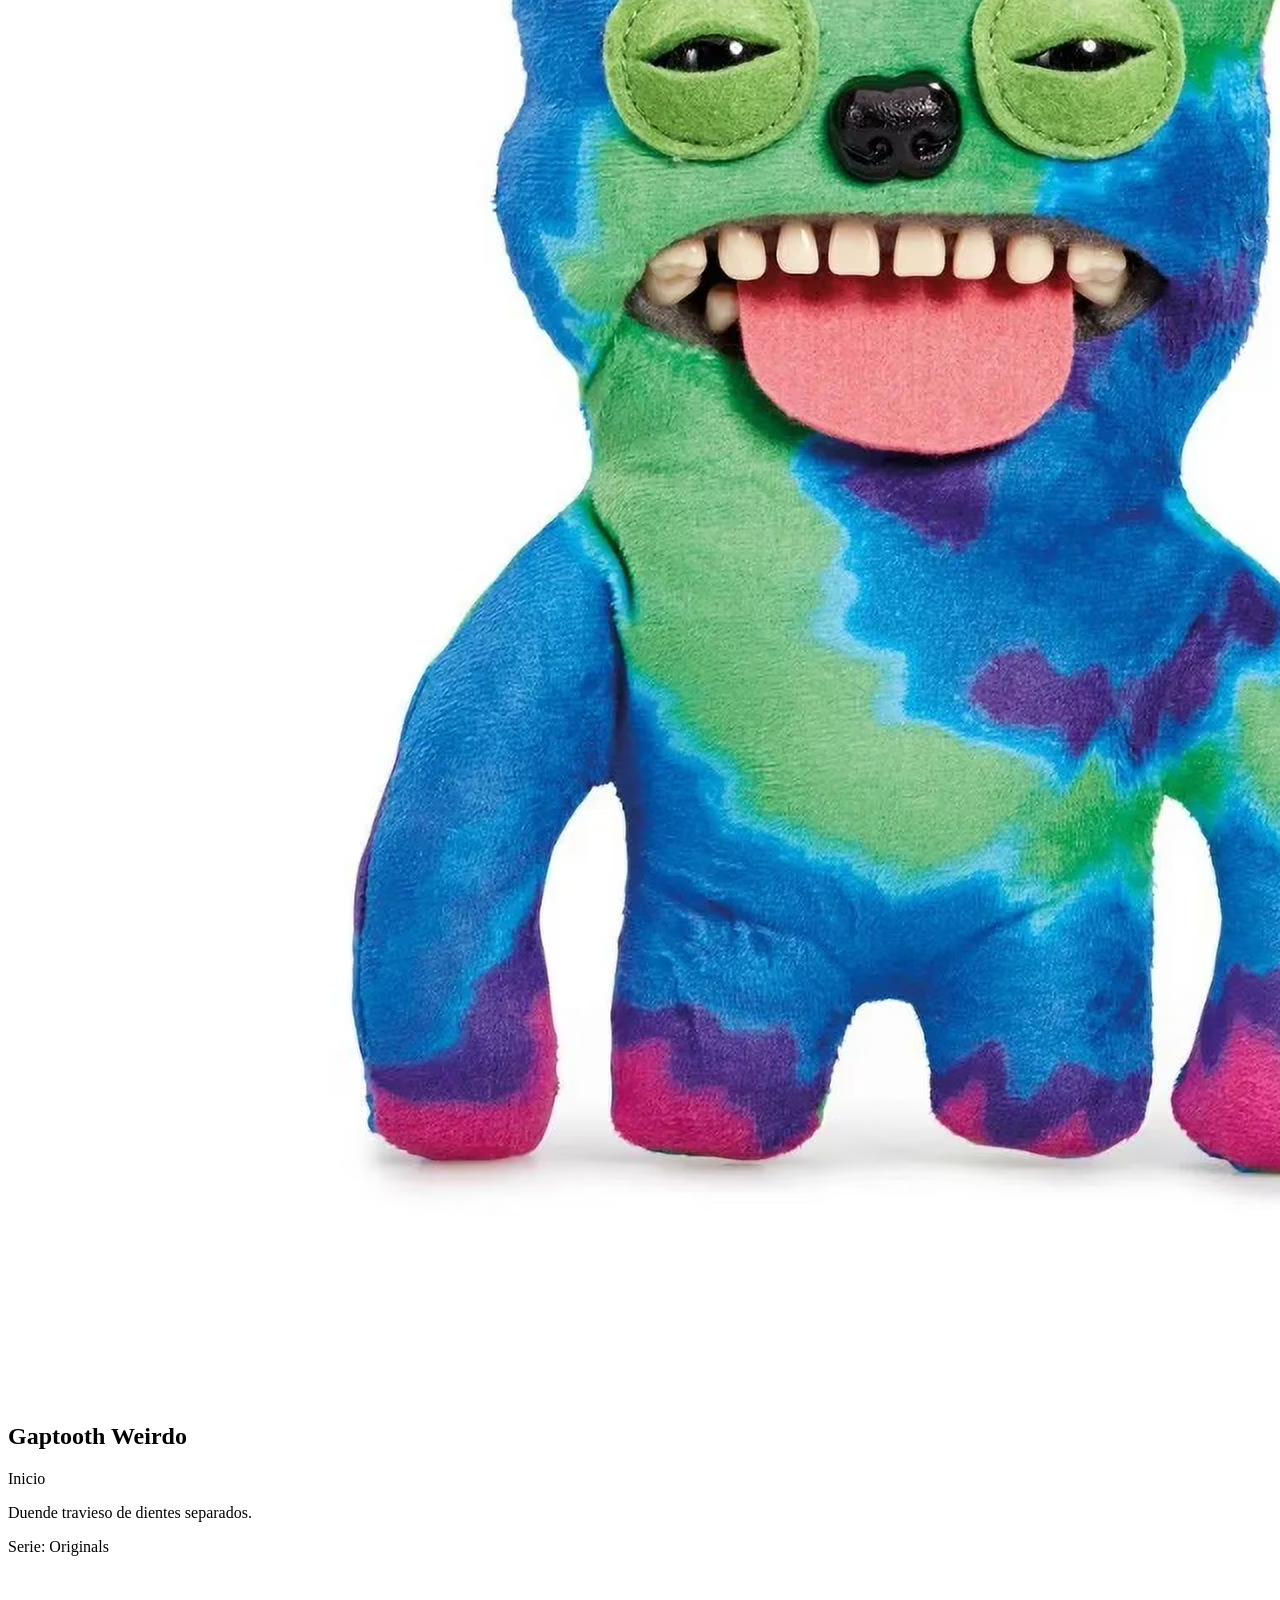
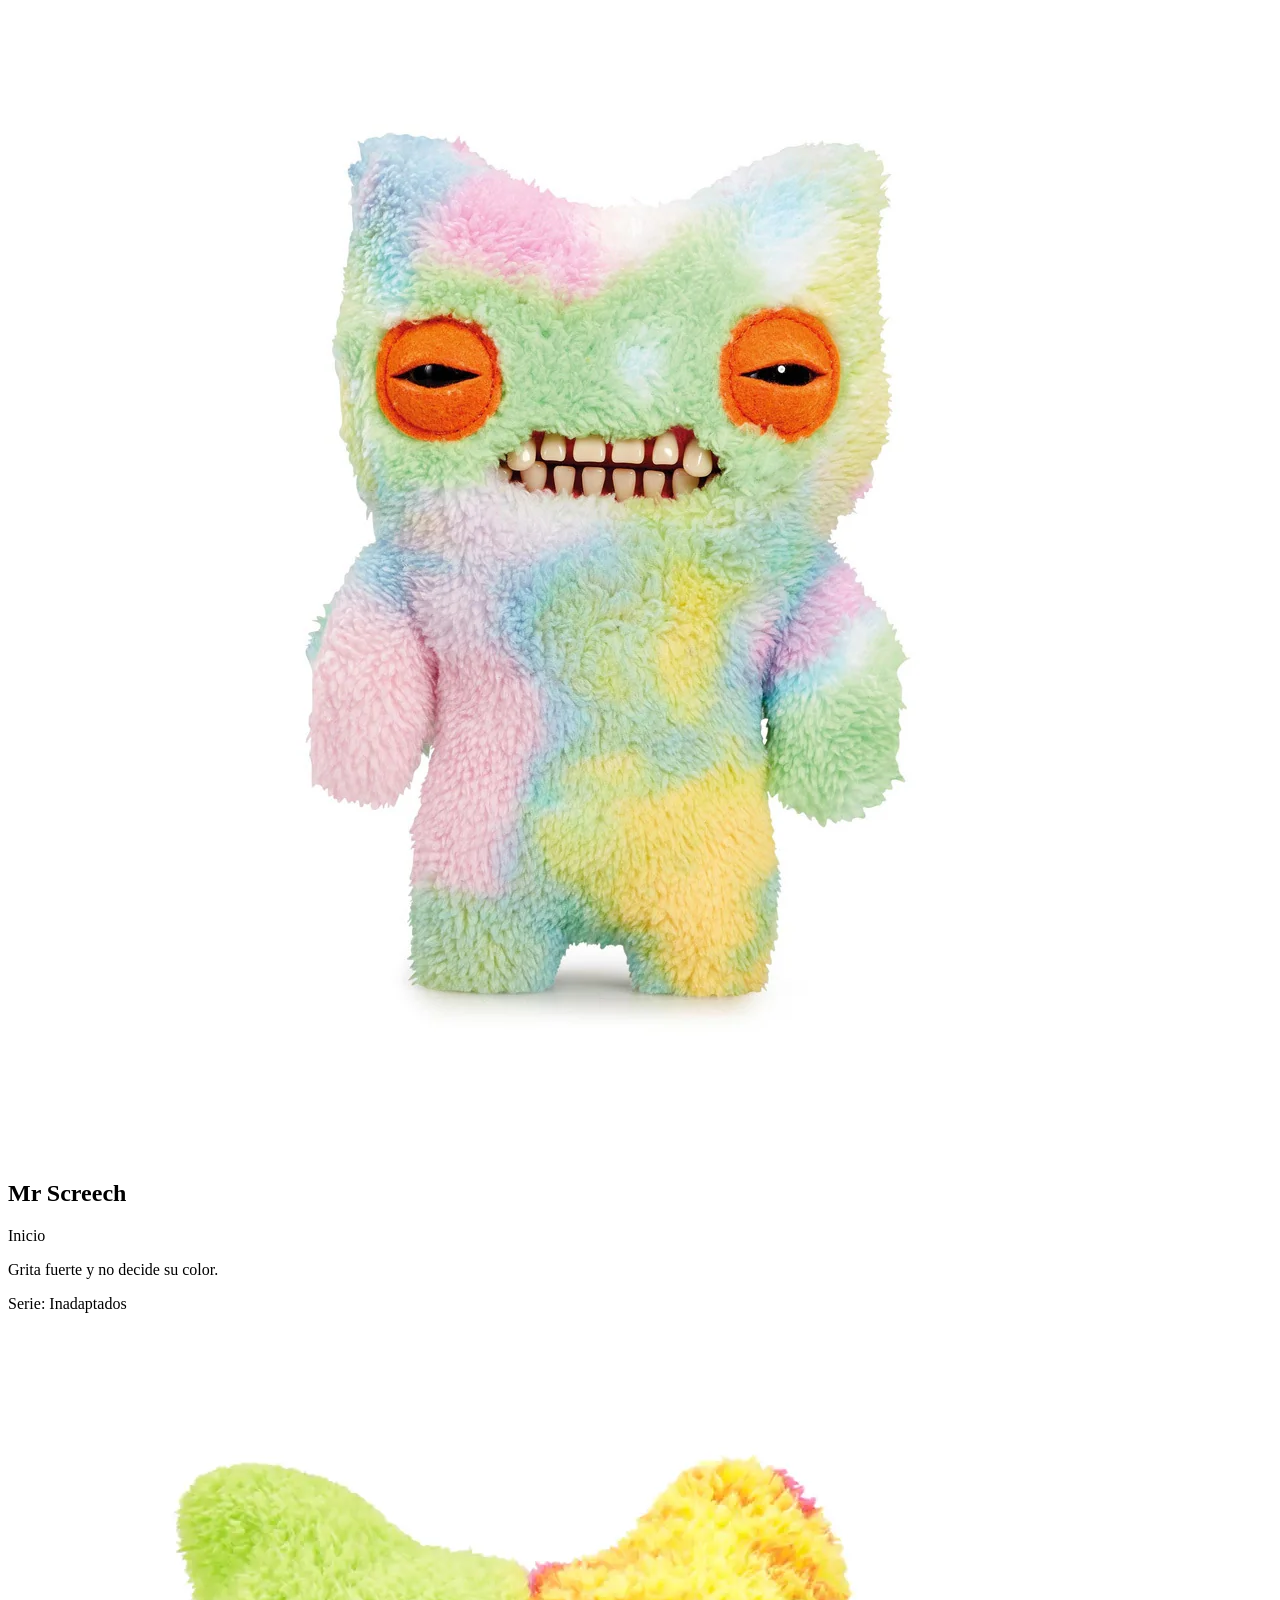
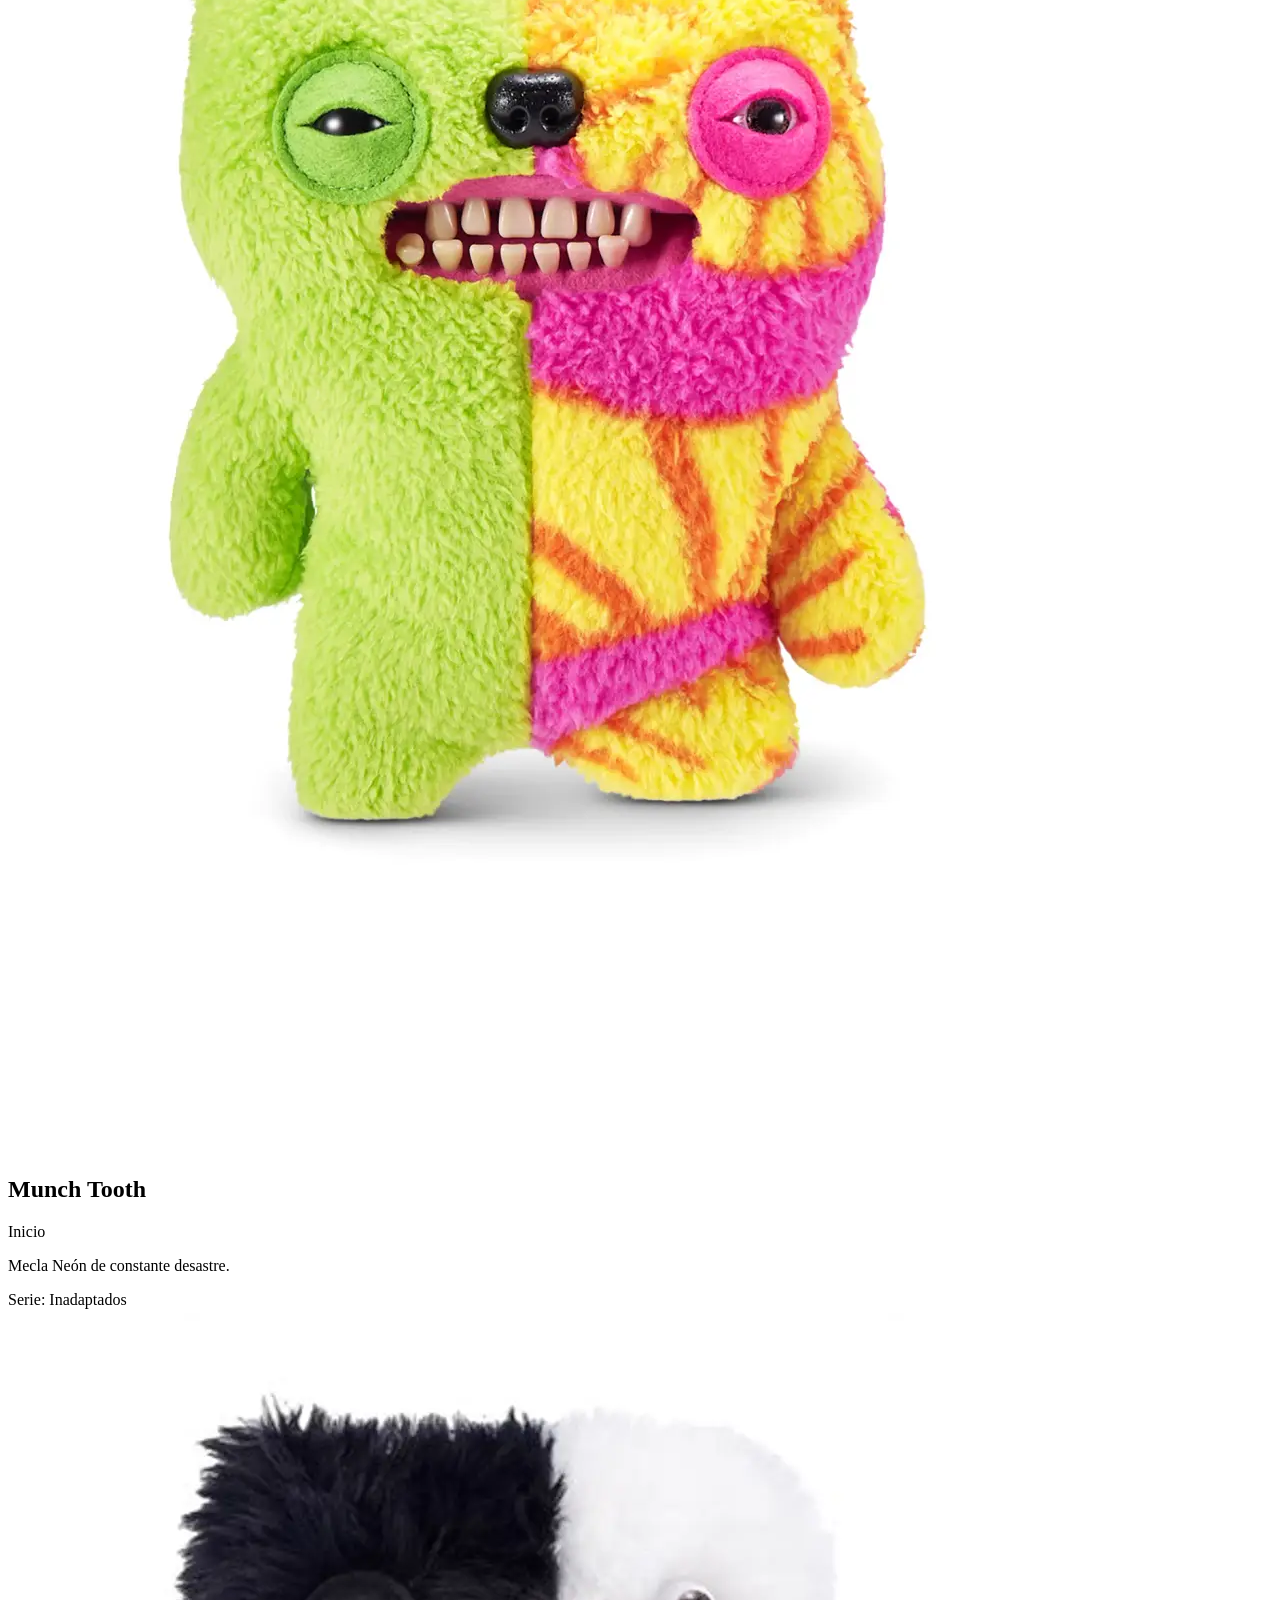
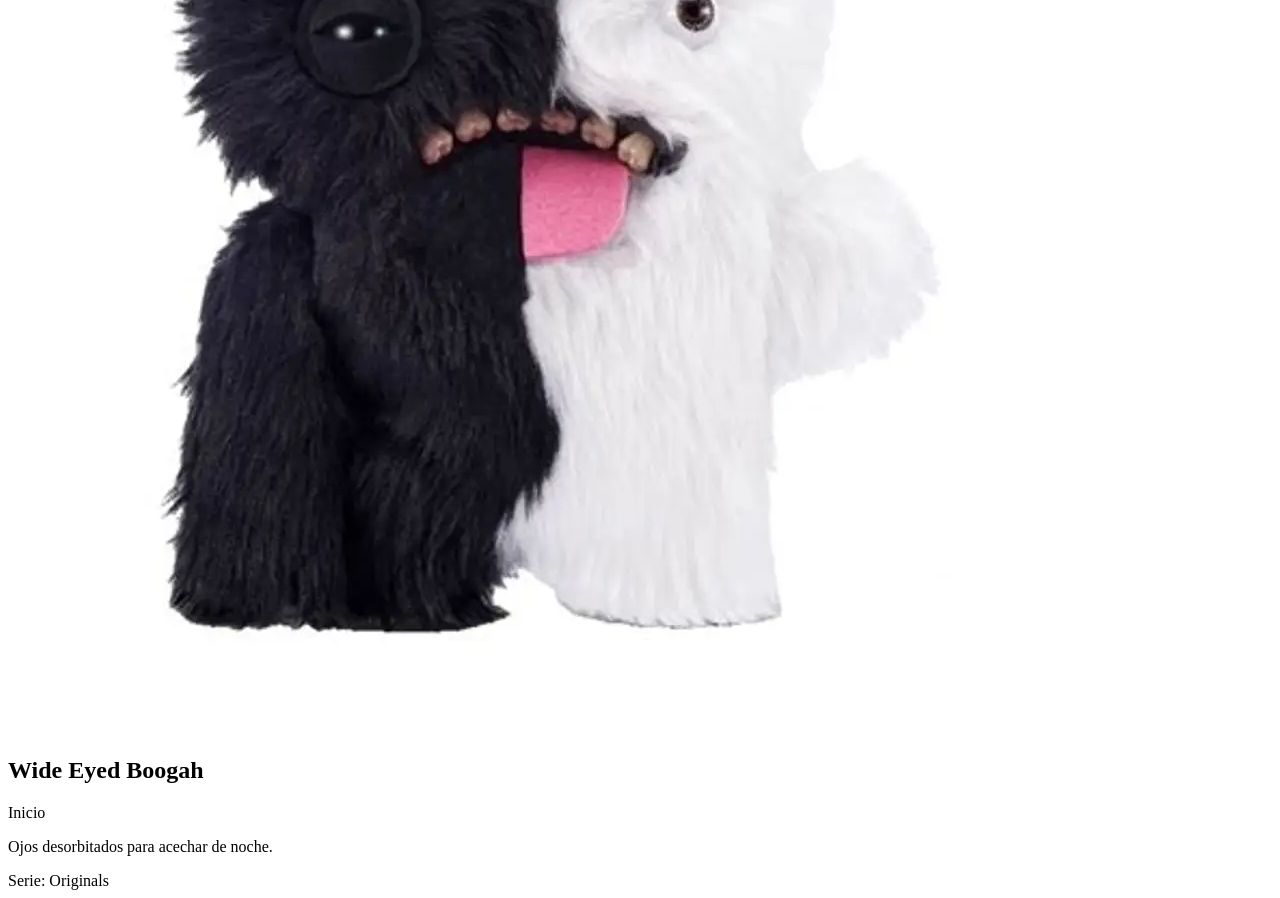
==== commit ebf8fa7f: "Update index.html" ====
--- a/index.html
+++ b/index.html
@@ -2,481 +2,53 @@
 <html lang="es">
 <head>
     <meta charset="UTF-8">
-    <meta name="viewport" content="width=device-width, initial-scale=1.0">
-    <title>Fuggler - Funny Ugly Monsters</title>
-    
-    <style>
-        /* === ESTILOS GENERALES Y REINICIO (RESET) === */
-        * { box-sizing: border-box; margin: 0; padding: 0; }
-        html { scroll-behavior: smooth; } /* Desplazamiento suave al usar anclas del menú */
-        body {
-            /* Fondo con patrón de puntos y color café/crema */
-            background: #E8C68E radial-gradient(#222 10%, transparent 11%) 0 0 / 15px 15px;
-            color: #fff;
-            font-family: 'Segoe UI', Impact, Arial, sans-serif;
-            padding-bottom: 50px;
-        }
-
-        /* === ENCABEZADO (HEADER) === */
-        header { text-align: center; padding: 40px 20px 20px; background: #8A603B; border-bottom: 4px solid #000; }
-        
-        /* Título del logo con fuente caricaturesca del sistema */
-        .logo {
-            font-family: 'Comic Sans MS', 'Chalkboard SE', cursive, sans-serif;
-            font-size: 5rem;
-            color: #000;
-            text-shadow: 3px 3px 0 #261A07, 6px 6px 0 #000;
-            display: inline-block;
-            transform: rotate(-3deg); /* Inclinación de estilo cómic */
-            margin-bottom: 10px;
-            letter-spacing: 3px;
-        }
-
-        /* Etiqueta / Subtítulo bajo el logo */
-        .tagline {
-            color: #000; font-size: 1.2rem; text-transform: uppercase; letter-spacing: 2px;
-            background: #ffee00; display: inline-block; padding: 5px 15px;
-            transform: rotate(1deg); font-weight: 900; border: 2px solid #000;
-        }
-
-        /* === BARRA DE NAVEGACIÓN (STICKY NAV) === */
-        nav {
-            background: #111; border-block: 3px solid #000; padding: 10px 0; margin-top: 20px;
-            box-shadow: 0 4px 10px rgba(0,0,0,0.5); position: sticky; top: 0; z-index: 100;
-        }
-        nav ul { list-style: none; display: flex; justify-content: center; flex-wrap: wrap; gap: 20px; padding: 0 10px; }
-        nav a {
-            color: #fff; text-decoration: none; font-weight: 900; font-size: 1rem; text-transform: uppercase;
-            padding: 8px 16px; background: #222; border: 2px solid #fff; border-radius: 6px;
-            display: inline-block; transition: 0.2s ease; box-shadow: 3px 3px 0 #000;
-        }
-        /* Efecto hover interactivo en los botones del menú */
-        nav a:hover { background: #ff3300; box-shadow: 3px 3px 0 #ffee00; transform: scale(1.05) rotate(-1deg); }
-
-        /* === ESTRUCTURA DE SECCIONES === */
-        .section-block { max-width: 1100px; margin: 50px auto; padding: 0 20px; scroll-margin-top: 80px; }
-        
-        /* Títulos estilo insignia para cada categoría */
-        .section-title {
-            font-family: Impact, sans-serif; font-size: 2.2rem; color: #ffee00; text-shadow: 3px 3px 0 #000;
-            background: #111; display: inline-block; padding: 8px 20px; border-radius: 8px;
-            border: 3px solid #000; margin-bottom: 25px; transform: rotate(-1deg);
-        }
-
-        /* Rejilla responsive para las tarjetas de productos */
-        .container { display: grid; grid-template-columns: repeat(auto-fit, minmax(280px, 1fr)); gap: 30px; }
-
-        /* === TARJETAS DE PRODUCTOS (CARDS) === */
-        .card {
-            background: #ccc; border: 4px solid #a3a3a3; border-radius: 10px; padding: 15px;
-            box-shadow: 8px 8px 0 #4F4B4B; display: flex; flex-direction: column; align-items: center;
-            text-align: center; transition: transform 0.2s ease;
-        }
-        /* Alterna ligera rotación para dar aspecto desenfadado */
-        .card:nth-child(even) { transform: rotate(-1deg); }
-        .card:nth-child(odd) { transform: rotate(1deg); }
-        
-        .card img { width: 100%; height: 220px; object-fit: cover; border-radius: 8px; border: 3px solid #000; background: #2b2b2b; margin-bottom: 15px; }
-        .card h2 { font-family: Impact, sans-serif; font-size: 1.8rem; color: #FFFFFF; text-shadow: 1px 1px 0 #000; margin-bottom: 5px; }
-        .card .series { background: #333; color: #fff; font-size: 0.8rem; padding: 3px 10px; border-radius: 4px; text-transform: uppercase; margin-bottom: 15px; font-weight: 700; }
-        .card p.desc { color: #333; font-size: 0.9rem; line-height: 1.4; margin-bottom: 15px; }
-        
-        /* Caja oscura con características/estadísticas del producto */
-        .stats { width: 100%; background: #0d0d0d; border: 2px dashed #ffee00; padding: 10px; border-radius: 6px; font-size: 0.8rem; text-align: left; }
-        .stats div { margin-bottom: 4px; color: #aaa; }
-        .stats span { color: #ff3300; font-weight: 900; }
-
-        /* === FORMULARIO DE INICIO SESIÓN === */
-        .form-container { background: #111; border: 4px solid #000; border-radius: 12px; padding: 30px; box-shadow: 8px 8px 0 #ff3300; max-width: 600px; margin: 0 auto; }
-        .form-group { margin-bottom: 20px; text-align: left; }
-        .form-group label { display: block; font-weight: bold; margin-bottom: 8px; color: #ffee00; text-transform: uppercase; font-size: 0.9rem; }
-        
-        /* Estilos de los inputs, select y textarea */
-        .form-group input, .form-group textarea, .form-group select {
-            width: 100%; padding: 12px; border: 3px solid #ffee00; border-radius: 6px; background: #222;
-            color: #fff; font-size: 1rem; outline: none;
-        }
-        .form-group input:focus, .form-group textarea:focus, .form-group select:focus { border-color: #ff3300; background: #2b2b2b; }
-        
-        /* Botón de envío */
-        .btn-inicio {
-            background: #ff3300; color: #fff; font-family: Impact, sans-serif; font-size: 1.5rem; padding: 12px 30px;
-            border: 3px solid #000; border-radius: 8px; cursor: pointer; width: 100%; text-transform: uppercase;
-            box-shadow: 4px 4px 0 #ffee00; transition: 0.2s ease;
-        }
-        .btn-inicio:hover { background: #ffee00; color: #000; box-shadow: 4px 4px 0 #ff3300; transform: scale(1.02); }
-        
-        /* Contenedor dinámico de alertas de respuesta de inicio de sesión*/
-        #mensaje-resultado { margin-top: 15px; padding: 10px; border-radius: 6px; display: none; text-align: center; font-weight: bold; }
-
-        /* === PIE DE PÁGINA (FOOTER) === */
-        footer { text-align: center; margin-top: 50px; padding: 30px 20px; background: #111; border-top: 4px solid #ff3300; color: #bbb; font-size: 0.9rem; }
-        footer strong { color: #ffee00; }
-        footer p { margin-bottom: 8px; }
-        .footer-links { margin-top: 15px; color: #ff3300; font-weight: bold; }
-    </style>
+    <title>Inicio - Fuggler Monsters</title>
+    <link rel="stylesheet" href="estilos.css">
 </head>
 <body>
-
-    <!-- ================= ENCABEZADO Y MENU ================= -->
-    <header>
+    <aside class="sidebar">
         <div class="logo">Fuggler</div>
-        <br>
-        <div class="tagline">Funny ugly monster</div>
-        
-        <!-- Enlaces internos a las secciones de la página -->
+        <div class="tagline">Funny Ugly Monster</div>
         <nav>
             <ul>
-                <li><a href="#coleccion-completa">Colección Completa</a></li>
-                <li><a href="#monstruos-inadaptados">Monstruos Inadaptados</a></li>
-                <li><a href="#mascotas-feas">Mascotas Feas</a></li>
-                <li><a href="#colecciones-especiales">Colecciones Especiales</a></li>
-                <li><a href="#formulario-compra">Iniciar Sesión</a></li>
+                <li><a href="index.html" class="active">Inicio</a></li>
+                <li><a href="colecciones.html">Colecciones</a></li>
+                <li><a href="iniciar_sesion.html">Iniciar Sesión</a></li>
+                <li><a href="perfil.html">Perfil</a></li>
             </ul>
         </nav>
-    </header>
+    </aside>
 
-    <main>
+    <main class="main-content">
+        <h1 class="section-title">Bienvenido a Fuggler</h1>
+        
+        <div class="intro-box">
+            <p>Los Fugglers son monstruos graciosamente feos que te robarán el corazón y se apoderarán de tu vida con sus travesuras y su apariencia completamente disparatada. Cada Fuggler busca causar caos dondequiera que vaya… Puedes reconocer a estas criaturas espeluznantes por sus dientes parecidos a los humanos, ojos vacíos, comportamiento inquietante y distintivo <span class="highlight">BUTT-on agujero!</span></p>
+        </div>
 
-        <!-- ================= SECCIÓN 1: COLECCIÓN COMPLETA ================= -->
-        <section id="coleccion-completa" class="section-block">
-            <h2 class="section-title">Colección Completa</h2>
-            <div class="container">
-                <div class="card">
-                    <img src="fuggler2.jpg" alt="Suspicious Fox">
-                    <h2>Suspicious Fox</h2>
-                    <span class="series">Serie: Originals</span>
-                    <p class="desc">Este monstruo tiene una pasión problemática... Robando. El ladrón suele encontrarse dentro de bolsos y mochilas, saqueando, y robando todo lo que puede conseguir.</p>
-                    <div class="stats">
-                        <div>Número: <span>4</span></div>
-                        <div>Pelaje: <span>Fieltro Azul</span></div>
-                        <div>Velocidad de pedo: <span>Sigilo</span></div>
-                        <div>Consistencia de Flema: <span>Apestoso</span></div>
-                    </div>
-                </div>
-
-                <div class="card">
-                    <img src="fuggler4.jpg" alt="Oogah Boogah">
-                    <h2>Oogah Boogah</h2>
-                    <span class="series">Serie: Originals</span>
-                    <p class="desc">Era el disfraz perfecto para escapar del laboratorio y empezar a causar estragos en la población completamente desprevenida.</p>
-                    <div class="stats">
-                        <div>Número: <span>53</span></div>
-                        <div>Pelaje: <span>Arcoíris de pelo largo</span></div>
-                        <div>Velocidad de pedo: <span>Húmedo</span></div>
-                        <div>Consistencia de Flema: <span>Espesa</span></div>
-                    </div>
-                </div>
-
-                <div class="card">
-                    <img src="fuggler5.jpg" alt="Shameless Goof">
-                    <h2>Shameless Goof</h2>
-                    <span class="series">Serie: Baby Fugg</span>
-                    <p class="desc">Te lanzará una sonrisa pícara y te mostrará su único mosqueteador antes de desaparecer en el espacio más pequeño.</p>
-                    <div class="stats">
-                        <div>Pelaje: <span>Verde de pelo largo</span></div>
-                        <div>Velocidad de pedo: <span>Silenciosa pero violenta</span></div>
-                        <div>Consistencia de Flema: <span>Gomita</span></div>
-                    </div>
-                </div>
-
-                <div class="card">
-                    <img src="fuggler6.jpg" alt="Squidge">
-                    <h2>Squidge</h2>
-                    <span class="series">Serie: Inadaptados de Laboratorio</span>
-                    <p class="desc">Este sinvergüenza tonto fue rociado con manchas de productos químicos por todo su pelaje después de morder las tuberías.</p>
-                    <div class="stats">
-                        <div>Número: <span>51</span></div>
-                        <div>Pelaje: <span>Vellón moteado morado</span></div>
-                        <div>Velocidad de pedo: <span>Sobresagrado</span></div>
-                        <div>Consistencia de Flema: <span>Líquida</span></div>
-                    </div>
-                </div>
-
-                <div class="card">
-                    <img src="fuggler7.jpg" alt="Sir Belch">
-                    <h2>Sir Belch</h2>
-                    <span class="series">Serie: Inadaptados de Laboratorio</span>
-                    <p class="desc">Los vapores han hecho que esta amenaza parezca psicodélica y hipnótica, pero no te dejes engañar.</p>
-                    <div class="stats">
-                        <div>Número: <span>49</span></div>
-                        <div>Pelaje: <span>Forro polar teñido azul</span></div>
-                        <div>Velocidad de pedo: <span>Sigilo</span></div>
-                        <div>Consistencia de Flema: <span>Líquida</span></div>
-                    </div>
-                </div>
-
-                <div class="card">
-                    <img src="fuggler8.jpg" alt="Munch Munch">
-                    <h2>Munch Munch</h2>
-                    <span class="series">Serie: Inadaptados de Laboratorio</span>
-                    <p class="desc">Este bicho raro está programado para causar caos. Solo tienes que mirar a sus pequeños ojos y verás que no hay pensamientos en esa cabeza.</p>
-                    <div class="stats">
-                        <div>Número: <span>48</span></div>
-                        <div>Pelaje: <span>Peluda tipo Tie Dye</span></div>
-                        <div>Velocidad de pedo: <span>Tornado</span></div>
-                        <div>Consistencia de Flema: <span>Gomita</span></div>
-                    </div>
-                </div>
-            </div>
-        </section>
-
-        <!-- ================= SECCIÓN 2: MONSTRUOS INADAPTADOS ================= -->
-        <section id="monstruos-inadaptados" class="section-block">
-            <h2 class="section-title">Monstruos Inadaptados</h2>
-            <div class="container">
-                <div class="card">
-                    <img src="fuggler1.jpg" alt="Gaptooth Weirdo">
-                    <h2>Gaptooth Weirdo</h2>
-                    <span class="series">Serie: Monstruos Inadaptados</span>
-                    <p class="desc">Es un terrible duende del caos que vive para las travesuras y el caos, así que no te dejes engañar por el ojo abierto.</p>
-                    <div class="stats">
-                        <div>Número: <span>185</span></div>
-                        <div>Pelaje: <span>Lila/Borgoña</span></div>
-                        <div>Velocidad de pedo: <span>Ráfaga</span></div>
-                        <div>Consistencia de Flema: <span>Húmedo</span></div>
-                    </div>
-                </div>
-
-                <div class="card">
-                    <img src="fuggler3.jpg" alt="Mr Screech">
-                    <h2>Mr Screech</h2>
-                    <span class="series">Serie: Monstruos Inadaptados</span>
-                    <p class="desc">Este Fuggler no pudo elegir su color favorito, así que optó por ambos. Una mezcla de colores drásticos.</p>
-                    <div class="stats">
-                        <div>Número: <span>186</span></div>
-                        <div>Pelaje: <span>Rosa/Azul</span></div>
-                        <div>Velocidad de pedo: <span>Huevo Revuelto</span></div>
-                        <div>Consistencia de Flema: <span>Pulverizador</span></div>
-                    </div>
-                </div>
-
-                <div class="card">
-                    <img src="fuggler9.jpg" alt="Munch Tooth">
-                    <h2>Munch Tooth</h2>
-                    <span class="series">Serie: Monstruos Inadaptados</span>
-                    <p class="desc">Un maestro multicolor de traviesas, esta mezcla de verde, amarillo y rosa Fugglers vive para traer color y caos.</p>
-                    <div class="stats">
-                        <div>Número: <span>193</span></div>
-                        <div>Pelaje: <span>Neon Green/Multi</span></div>
-                        <div>Velocidad de pedo: <span>Atronadora</span></div>
-                        <div>Consistencia de Flema: <span>Pegajosa</span></div>
-                    </div>
-                </div>
-
-                <div class="card">
-                    <img src="fuggler10.jpg" alt="Wide Eyed Boogah">
-                    <h2>Wide Eyed Boogah</h2>
-                    <span class="series">Serie: Monstruos Inadaptados</span>
-                    <p class="desc">Mirada fija y desorientada lista para acechar por las noches.</p>
-                    <div class="stats">
-                        <div>Número: <span>184</span></div>
-                        <div>Pelaje: <span>Negro/Blanco</span></div>
-                        <div>Velocidad de pedo: <span>Silenciosa pero Violenta</span></div>
-                        <div>Consistencia de Flema: <span>Dentada</span></div>
-                    </div>
-                </div>
-
-                <div class="card">
-                    <img src="fuggler11.jpg" alt="Grinneroo McGoo">
-                    <h2>Grinneroo McGoo</h2>
-                    <span class="series">Serie: Monstruos Inadaptados</span>
-                    <p class="desc">Es una especie de Fuggler verde enfermizo mezclado con un desastre multicolor, y ahí es donde empieza el caos.</p>
-                    <div class="stats">
-                        <div>Número: <span>191</span></div>
-                        <div>Pelaje: <span>Multi/Verde</span></div>
-                        <div>Velocidad de pedo: <span>Ráfaga</span></div>
-                        <div>Consistencia de Flema: <span>Grueso</span></div>
-                    </div>
-                </div>
-            </div>
-        </section>
-
-        <!-- ================= SECCIÓN 3: MASCOTAS FEAS ================= -->
-        <section id="mascotas-feas" class="section-block">
-            <h2 class="section-title">Mascotas Feas</h2>
-            <div class="container">
-                <div class="card">
-                    <img src="fuggler12.jpg" alt="Cheeky Chunky">
-                    <h2>Cheeky Chunky</h2>
-                    <span class="series">Serie: Mascotas Feas</span>
-                    <p class="desc">Un Fuggler multicolor y diabólico, no desea nada más que inyectar una buena dosis de caos en tu vida.</p>
-                    <div class="stats">
-                        <div>Número: <span>173</span></div>
-                        <div>Pelaje: <span>Remolino multicolor</span></div>
-                        <div>Velocidad de pedo: <span>Mojado</span></div>
-                        <div>Consistencia de Flema: <span>Grueso</span></div>
-                    </div>
-                </div>
-
-                <div class="card">
-                    <img src="fuggler13.jpg" alt="Reek-O">
-                    <h2>Reek-O</h2>
-                    <span class="series">Serie: Mascotas Feas</span>
-                    <p class="desc">Este Fuggler trae caos y malestar dondequiera que encuentra una bandeja de arena.</p>
-                    <div class="stats">
-                        <div>Número: <span>175</span></div>
-                        <div>Pelaje: <span>Multicolor</span></div>
-                        <div>Velocidad de pedo: <span>Tornado</span></div>
-                        <div>Consistencia de Flema: <span>Húmedo</span></div>
-                    </div>
-                </div>
-
-                <div class="card">
-                    <img src="fuggler14.jpg" alt="Chezee">
-                    <h2>Chezee</h2>
-                    <span class="series">Serie: Mascotas Feas</span>
-                    <p class="desc">Este Fuggler salta más de lo que ronronea. Un felino demoníaco que no desea nada más que arrancar tus cortinas.</p>
-                    <div class="stats">
-                        <div>Número: <span>179</span></div>
-                        <div>Pelaje: <span>Multicolor</span></div>
-                        <div>Velocidad de pedo: <span>Sobresagrado</span></div>
-                        <div>Consistencia de Flema: <span>Lodoso</span></div>
-                    </div>
-                </div>
-            </div>
-        </section>
-
-        <!-- ================= SECCIÓN 4: COLECCIONES ESPECIALES ================= -->
-        <section id="colecciones-especiales" class="section-block">
-            <h2 class="section-title">Colecciones Especiales</h2>
-            <div class="container">
-                <div class="card">
-                    <img src="fuggler15.jpg" alt="Leonardo">
-                    <h2>Leonardo</h2>
-                    <span class="series">Serie: Colección Especial</span>
-                    <p class="desc">Leonardo está armado con su katana listo para luchar contra el mal junto a sus tres hermanos.</p>
-                    <div class="stats">
-                        <div>Colección: <span>Tortugas Ninja</span></div>
-                        <div>Pelaje: <span>Fieltro Verde</span></div>
-                        <div>Velocidad de pedo: <span>Sobresagrado</span></div>
-                        <div>Consistencia de Flema: <span>Grueso</span></div>
-                    </div>
-                </div>
-
-                <div class="card">
-                    <img src="fuggler16.jpg" alt="Patrick">
-                    <h2>Patrick</h2>
-                    <span class="series">Serie: Colección Especial</span>
-                    <p class="desc">Esta ingenua estrella de mar rosa tiene un apetito insaciable por las travesuras.</p>
-                    <div class="stats">
-                        <div>Colección: <span>Bob Esponja</span></div>
-                        <div>Pelaje: <span>Tornado</span></div>
-                        <div>Velocidad de pedo: <span>Burbujeante</span></div>
-                        <div>Consistencia de Flema: <span>Espesa</span></div>
-                    </div>
-                </div>
-
-                <div class="card">
-                    <img src="fuggler17.jpg" alt="Joker">
-                    <h2>Joker</h2>
-                    <span class="series">Serie: Colección Especial</span>
-                    <p class="desc">Ya sea que esté contando bromas o cometiendo crímenes, querrás vigilar a este monstruo.</p>
-                    <div class="stats">
-                        <div>Colección: <span>DC</span></div>
-                        <div>Pelaje: <span>Vellón Blanco</span></div>
-                        <div>Velocidad de pedo: <span>Trombón</span></div>
-                        <div>Consistencia de Flema: <span>Líquida</span></div>
-                    </div>
-                </div>
-
-                <div class="card">
-                    <img src="fuggler18.jpg" alt="Raya">
-                    <h2>Raya</h2>
-                    <span class="series">Serie: Colección Especial</span>
-                    <p class="desc">Este monstruo pretende causar estragos, pero necesita mantenerse alejado de la luz brillante.</p>
-                    <div class="stats">
-                        <div>Colección: <span>Gremlin</span></div>
-                        <div>Pelaje: <span>Escamas Verdes</span></div>
-                        <div>Velocidad de pedo: <span>Tornado</span></div>
-                        <div>Consistencia de Flema: <span>Espumoso</span></div>
-                    </div>
-                </div>
-
-                <div class="card">
-                    <img src="fuggler19.jpg" alt="Gollum">
-                    <h2>Gollum</h2>
-                    <span class="series">Serie: Colección Especial</span>
-                    <p class="desc">Con ropa marchita y el pelo ralo, es el guía perfecto para guiarte en el caos.</p>
-                    <div class="stats">
-                        <div>Colección: <span>El Señor de los Anillos</span></div>
-                        <div>Pelaje: <span>Beige</span></div>
-                        <div>Velocidad de pedo: <span>Sigilo</span></div>
-                        <div>Consistencia de Flema: <span>Grueso</span></div>
-                    </div>
-                </div>
-
-                <div class="card">
-                    <img src="fuggler20.jpg" alt="Grin Grin">
-                    <h2>Grin Grin</h2>
-                    <span class="series">Serie: Colección Especial</span>
-                    <p class="desc">Es una tortura de la más alta magnitud, infligida por la lentitud deliberada de esta criatura astuta.</p>
-                    <div class="stats">
-                        <div>Colección: <span>Gold Fuggler</span></div>
-                        <div>Pelaje: <span>Forro polar dorado y blanco</span></div>
-                        <div>Velocidad de pedo: <span>Huevo Revuelto</span></div>
-                        <div>Consistencia de Flema: <span>Apestoso</span></div>
-                    </div>
-                </div>
-            </div>
-        </section>
-
-        <!-- ================= SECCIÓN 5: FORMULARIO DE INICIO SESIÓN ================= -->
-        <section id="formulario-inicio-sesión" class="section-block">
-            <h2 class="section-title">Formulario de Inicio Sesión</h2>
-            <div class="form-container">
-                <form id="inicioForm" action="guardar.php" method="POST">
-
-                    <div class="form-group">
-                     <label for="nombre">Nombre completo:</label>
-                     <input type="text" id="nombre" name="nombre"
-                         required maxlength="120">
-                    </div>
-
-                     <div class="form-group">
-                        <label for="telefono">Número de teléfono:</label>
-                        <input type="tel" id="telefono" name="telefono"
-                         required maxlength="20">
-                    </div>
-
-                    <div class="form-group">
-                         <label for="correo">Correo electrónico:</label>
-                         <input type="email" id="correo" name="correo"
-                             required maxlength="150">
-                    </div>
-
-                     <div class="form-group">
-                         <label for="contrasena">Contraseña:</label>
-                         <input type="password" id="contrasena"
-                             name="contrasena" required>
-                     </div>  
-
-                    <div class="form-group">
-                        <label for="direccion_envio">Dirección de envío:</label>
-                        <textarea id="direccion_envio" name="direccion_envio"
-                            rows="3" required></textarea>
-                    </div>
-
-                    <button type="submit" class="btn-inicio">
-                        Registrarse
-                    </button>
-
-                </form>
-                
-                <!-- Caja de respuesta después de procesar la solicitud -->
-                <div id="mensaje-resultado"></div>
-            </div>
-        </section>
-
+        <h2 class="section-title">Destacados de Inicio (10+ Productos)</h2>
+        <div class="container">
+            <!-- Producto 1 -->
+            <div class="card"><img src="fuggler1.jpg" alt="Fuggler"><h2>Suspicious Fox</h2><span class="series">Inicio</span><p class="desc">Amo de lo ajeno y causante de estragos.</p><div class="stats"><div>Serie: <span>Originals</span></div></div></div>
+            <!-- Producto 2 -->
+            <div class="card"><img src="fuggler2.jpg" alt="Fuggler"><h2>Oogah Boogah</h2><span class="series">Inicio</span><p class="desc">Escapó del laboratorio listo para asustar.</p><div class="stats"><div>Serie: <span>Originals</span></div></div></div>
+            <!-- Producto 3 -->
+            <div class="card"><img src="fuggler3.jpg" alt="Fuggler"><h2>Shameless Goof</h2><span class="series">Inicio</span><p class="desc">Sonrisa pícara con un solo diente prominente.</p><div class="stats"><div>Serie: <span>Baby Fugg</span></div></div></div>
+            <!-- Producto 4 -->
+            <div class="card"><img src="fuggler4.jpg" alt="Fuggler"><h2>Squidge</h2><span class="series">Inicio</span><p class="desc">Moteado de químico en todo el cuerpo.</p><div class="stats"><div>Serie: <span>Inadaptados</span></div></div></div>
+            <!-- Producto 5 -->
+            <div class="card"><img src="fuggler5.jpg" alt="Fuggler"><h2>Sir Belch</h2><span class="series">Inicio</span><p class="desc">Vapores místico-psicodélicos al caminar.</p><div class="stats"><div>Serie: <span>Inadaptados</span></div></div></div>
+            <!-- Producto 6 -->
+            <div class="card"><img src="fuggler6.jpg" alt="Fuggler"><h2>Munch Munch</h2><span class="series">Inicio</span><p class="desc">Sin pensamientos tras sus ojos vacíos.</p><div class="stats"><div>Serie: <span>Inadaptados</span></div></div></div>
+            <!-- Producto 7 -->
+            <div class="card"><img src="fuggler7.jpg" alt="Fuggler"><h2>Gaptooth Weirdo</h2><span class="series">Inicio</span><p class="desc">Duende travieso de dientes separados.</p><div class="stats"><div>Serie: <span>Originals</span></div></div></div>
+            <!-- Producto 8 -->
+            <div class="card"><img src="fuggler8.jpg" alt="Fuggler"><h2>Mr Screech</h2><span class="series">Inicio</span><p class="desc">Grita fuerte y no decide su color.</p><div class="stats"><div>Serie: <span>Inadaptados</span></div></div></div>
+            <!-- Producto 9 -->
+            <div class="card"><img src="fuggler9.jpg" alt="Fuggler"><h2>Munch Tooth</h2><span class="series">Inicio</span><p class="desc">Mecla Neón de constante desastre.</p><div class="stats"><div>Serie: <span>Inadaptados</span></div></div></div>
+            <!-- Producto 10 -->
+            <div class="card"><img src="fuggler10.jpg" alt="Fuggler"><h2>Wide Eyed Boogah</h2><span class="series">Inicio</span><p class="desc">Ojos desorbitados para acechar de noche.</p><div class="stats"><div>Serie: <span>Originals</span></div></div></div>
+        </div>
     </main>
-
-    <!-- ================= PIE DE PÁGINA ================= -->
-    <footer>
-        <p><strong>FUGGLER</strong> Peluches feos con dientes reales de humano y agujero de botón en el trasero.</p>
-        <p>Quiñones Rios Iris Marina 0880 5-J</p>
-        <div class="footer-links">
-            Términos y Caos | Adopciones | Contacto
-        </div>
-    </footer>
 </body>
 </html>
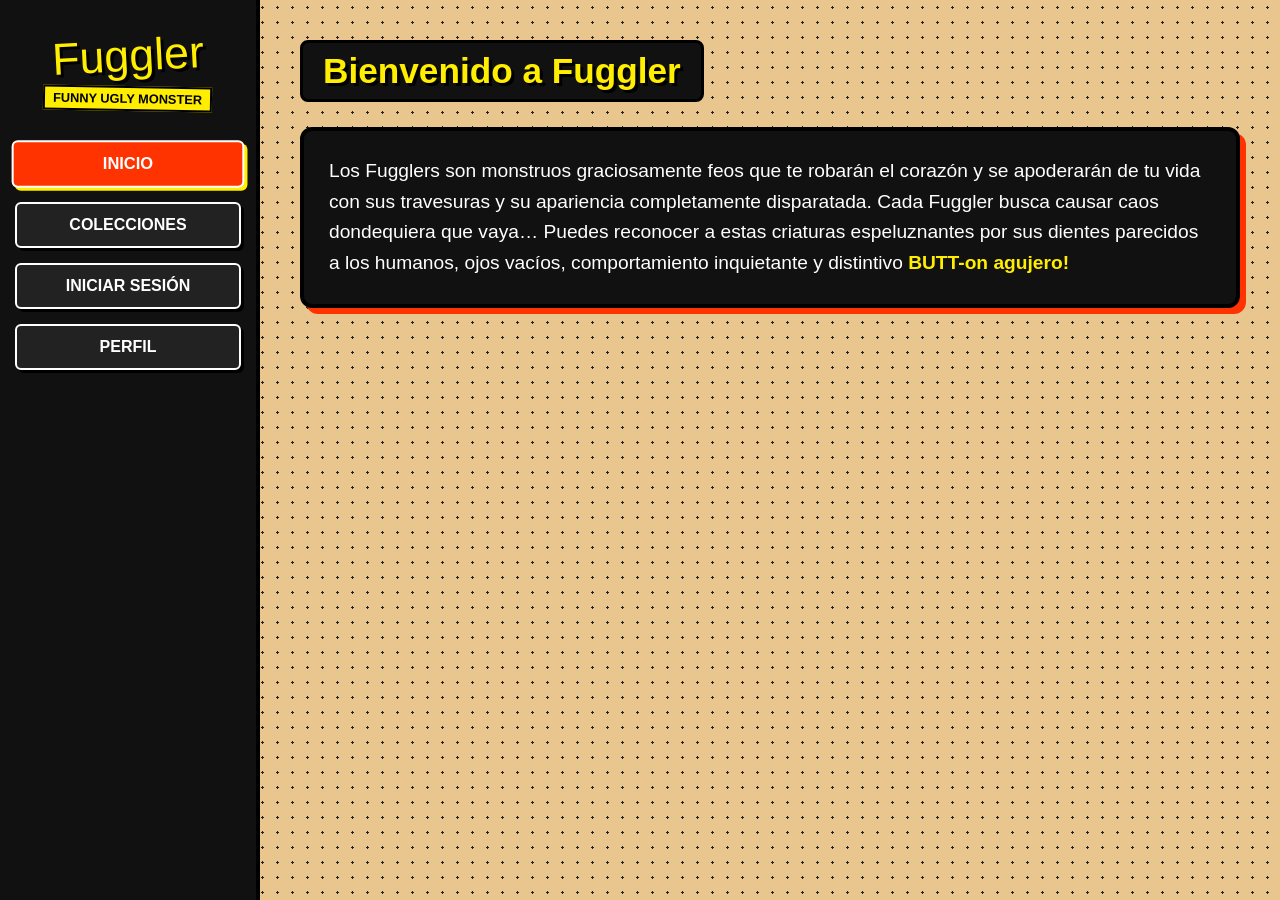
==== commit fd049c9c: "Update index.html" ====
--- a/index.html
+++ b/index.html
@@ -26,29 +26,7 @@
             <p>Los Fugglers son monstruos graciosamente feos que te robarán el corazón y se apoderarán de tu vida con sus travesuras y su apariencia completamente disparatada. Cada Fuggler busca causar caos dondequiera que vaya… Puedes reconocer a estas criaturas espeluznantes por sus dientes parecidos a los humanos, ojos vacíos, comportamiento inquietante y distintivo <span class="highlight">BUTT-on agujero!</span></p>
         </div>
 
-        <h2 class="section-title">Destacados de Inicio (10+ Productos)</h2>
-        <div class="container">
-            <!-- Producto 1 -->
-            <div class="card"><img src="fuggler1.jpg" alt="Fuggler"><h2>Suspicious Fox</h2><span class="series">Inicio</span><p class="desc">Amo de lo ajeno y causante de estragos.</p><div class="stats"><div>Serie: <span>Originals</span></div></div></div>
-            <!-- Producto 2 -->
-            <div class="card"><img src="fuggler2.jpg" alt="Fuggler"><h2>Oogah Boogah</h2><span class="series">Inicio</span><p class="desc">Escapó del laboratorio listo para asustar.</p><div class="stats"><div>Serie: <span>Originals</span></div></div></div>
-            <!-- Producto 3 -->
-            <div class="card"><img src="fuggler3.jpg" alt="Fuggler"><h2>Shameless Goof</h2><span class="series">Inicio</span><p class="desc">Sonrisa pícara con un solo diente prominente.</p><div class="stats"><div>Serie: <span>Baby Fugg</span></div></div></div>
-            <!-- Producto 4 -->
-            <div class="card"><img src="fuggler4.jpg" alt="Fuggler"><h2>Squidge</h2><span class="series">Inicio</span><p class="desc">Moteado de químico en todo el cuerpo.</p><div class="stats"><div>Serie: <span>Inadaptados</span></div></div></div>
-            <!-- Producto 5 -->
-            <div class="card"><img src="fuggler5.jpg" alt="Fuggler"><h2>Sir Belch</h2><span class="series">Inicio</span><p class="desc">Vapores místico-psicodélicos al caminar.</p><div class="stats"><div>Serie: <span>Inadaptados</span></div></div></div>
-            <!-- Producto 6 -->
-            <div class="card"><img src="fuggler6.jpg" alt="Fuggler"><h2>Munch Munch</h2><span class="series">Inicio</span><p class="desc">Sin pensamientos tras sus ojos vacíos.</p><div class="stats"><div>Serie: <span>Inadaptados</span></div></div></div>
-            <!-- Producto 7 -->
-            <div class="card"><img src="fuggler7.jpg" alt="Fuggler"><h2>Gaptooth Weirdo</h2><span class="series">Inicio</span><p class="desc">Duende travieso de dientes separados.</p><div class="stats"><div>Serie: <span>Originals</span></div></div></div>
-            <!-- Producto 8 -->
-            <div class="card"><img src="fuggler8.jpg" alt="Fuggler"><h2>Mr Screech</h2><span class="series">Inicio</span><p class="desc">Grita fuerte y no decide su color.</p><div class="stats"><div>Serie: <span>Inadaptados</span></div></div></div>
-            <!-- Producto 9 -->
-            <div class="card"><img src="fuggler9.jpg" alt="Fuggler"><h2>Munch Tooth</h2><span class="series">Inicio</span><p class="desc">Mecla Neón de constante desastre.</p><div class="stats"><div>Serie: <span>Inadaptados</span></div></div></div>
-            <!-- Producto 10 -->
-            <div class="card"><img src="fuggler10.jpg" alt="Fuggler"><h2>Wide Eyed Boogah</h2><span class="series">Inicio</span><p class="desc">Ojos desorbitados para acechar de noche.</p><div class="stats"><div>Serie: <span>Originals</span></div></div></div>
-        </div>
+        
     </main>
 </body>
 </html>
--- a/estilos.css
+++ b/estilos.css
@@ -0,0 +1,129 @@
+* { box-sizing: border-box; margin: 0; padding: 0; }
+body {
+    background: #E8C68E radial-gradient(#222 10%, transparent 11%) 0 0 / 15px 15px;
+    color: #fff;
+    font-family: 'Segoe UI', Impact, Arial, sans-serif;
+    display: flex;
+    min-height: 100vh;
+}
+
+/* === BARRA LATERAL IZQUIERDA (SIDEBAR) === */
+aside.sidebar {
+    width: 260px;
+    background: #111;
+    border-right: 4px solid #000;
+    padding: 30px 15px;
+    position: fixed;
+    top: 0;
+    bottom: 0;
+    left: 0;
+    display: flex;
+    flex-direction: column;
+    align-items: center;
+    z-index: 1000;
+}
+
+.sidebar .logo {
+    font-family: 'Comic Sans MS', cursive, sans-serif;
+    font-size: 2.8rem;
+    color: #ffee00;
+    text-shadow: 3px 3px 0 #000;
+    transform: rotate(-3deg);
+    margin-bottom: 5px;
+}
+
+.sidebar .tagline {
+    color: #000;
+    font-size: 0.8rem;
+    text-transform: uppercase;
+    background: #ffee00;
+    padding: 3px 8px;
+    transform: rotate(1deg);
+    font-weight: 900;
+    border: 2px solid #000;
+    margin-bottom: 30px;
+}
+
+.sidebar nav { width: 100%; }
+.sidebar nav ul { list-style: none; width: 100%; }
+.sidebar nav li { margin-bottom: 15px; width: 100%; }
+.sidebar nav a {
+    display: block;
+    color: #fff;
+    text-decoration: none;
+    font-weight: 900;
+    font-size: 1rem;
+    text-transform: uppercase;
+    padding: 12px;
+    background: #222;
+    border: 2px solid #fff;
+    border-radius: 6px;
+    text-align: center;
+    box-shadow: 3px 3px 0 #000;
+    transition: 0.2s;
+}
+.sidebar nav a:hover, .sidebar nav a.active {
+    background: #ff3300;
+    color: #fff;
+    box-shadow: 3px 3px 0 #ffee00;
+    transform: scale(1.03);
+}
+
+/* === CONTENIDO PRINCIPAL === */
+main.main-content {
+    margin-left: 260px;
+    flex: 1;
+    padding: 40px;
+}
+
+.intro-box {
+    background: #111;
+    border: 4px solid #000;
+    border-radius: 12px;
+    padding: 25px;
+    margin-bottom: 30px;
+    box-shadow: 6px 6px 0 #ff3300;
+}
+.intro-box p {
+    font-size: 1.2rem;
+    line-height: 1.6;
+    color: #fff;
+}
+.intro-box span.highlight {
+    color: #ffee00;
+    font-weight: bold;
+}
+
+.section-title {
+    font-family: Impact, sans-serif;
+    font-size: 2.2rem;
+    color: #ffee00;
+    text-shadow: 3px 3px 0 #000;
+    background: #111;
+    display: inline-block;
+    padding: 8px 20px;
+    border-radius: 8px;
+    border: 3px solid #000;
+    margin-bottom: 25px;
+}
+
+/* REJILLA Y TARJETAS */
+.container { display: grid; grid-template-columns: repeat(auto-fit, minmax(250px, 1fr)); gap: 25px; }
+.card {
+    background: #ccc; border: 4px solid #a3a3a3; border-radius: 10px; padding: 15px;
+    box-shadow: 6px 6px 0 #4F4B4B; display: flex; flex-direction: column; align-items: center;
+    text-align: center; color: #000;
+}
+.card img { width: 100%; height: 180px; object-fit: cover; border-radius: 8px; border: 3px solid #000; background: #2b2b2b; margin-bottom: 10px; }
+.card h2 { font-family: Impact, sans-serif; font-size: 1.5rem; color: #000; margin-bottom: 5px; }
+.card .series { background: #333; color: #fff; font-size: 0.75rem; padding: 3px 8px; border-radius: 4px; text-transform: uppercase; margin-bottom: 10px; font-weight: 700; }
+.card p.desc { font-size: 0.85rem; line-height: 1.3; margin-bottom: 10px; }
+.stats { width: 100%; background: #0d0d0d; border: 2px dashed #ffee00; padding: 8px; border-radius: 6px; font-size: 0.75rem; text-align: left; color: #aaa; }
+.stats span { color: #ff3300; font-weight: 900; }
+
+/* FORMULARIOS Y PERFIL */
+.form-container, .profile-card { background: #111; border: 4px solid #000; border-radius: 12px; padding: 30px; max-width: 500px; box-shadow: 8px 8px 0 #ff3300; }
+.form-group { margin-bottom: 15px; text-align: left; }
+.form-group label { display: block; font-weight: bold; margin-bottom: 5px; color: #ffee00; text-transform: uppercase; font-size: 0.85rem; }
+.form-group input, .form-group textarea { width: 100%; padding: 10px; border: 3px solid #ffee00; border-radius: 6px; background: #222; color: #fff; }
+.btn-submit { background: #ff3300; color: #fff; font-family: Impact, sans-serif; font-size: 1.3rem; padding: 10px 20px; border: 3px solid #000; border-radius: 8px; cursor: pointer; width: 100%; }
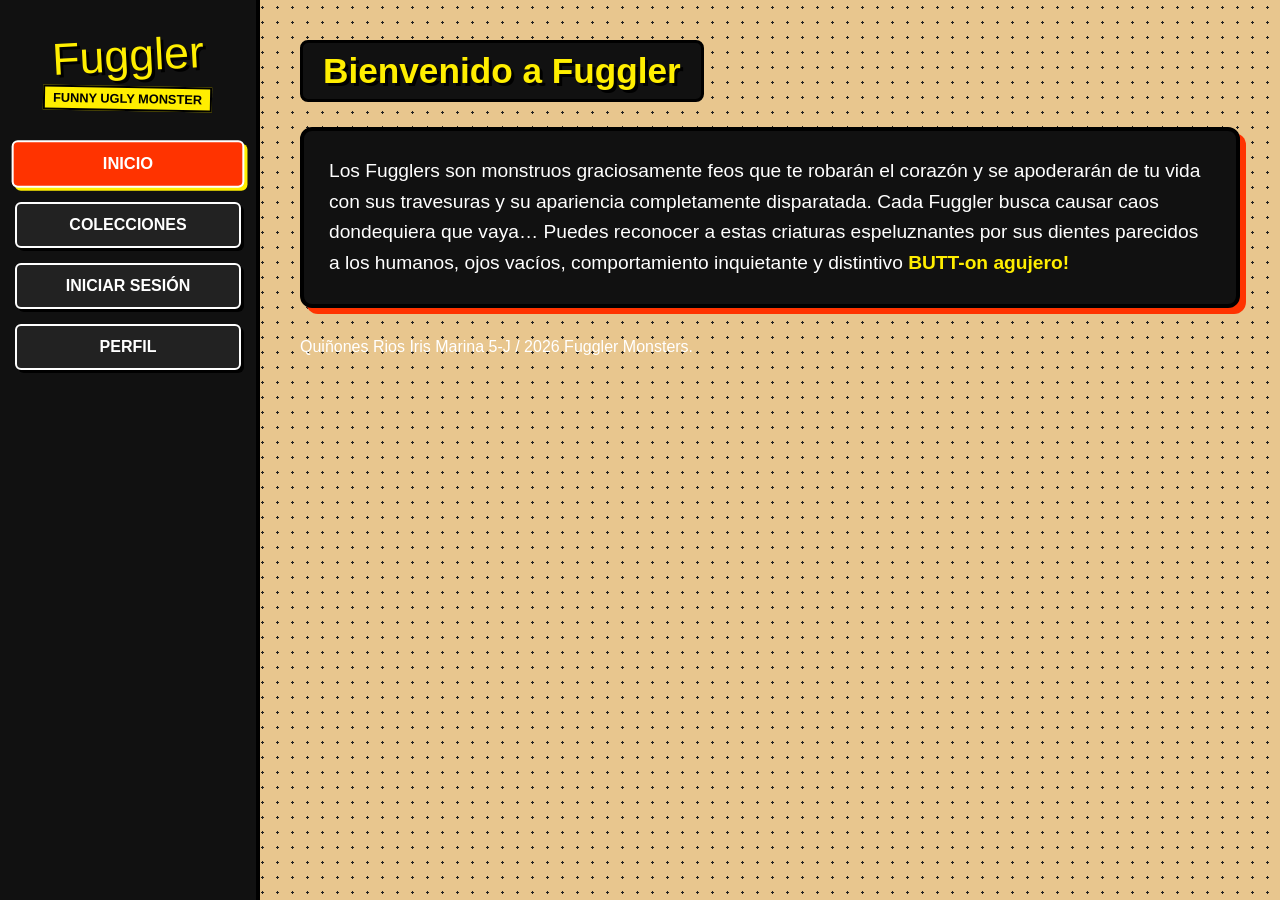
==== commit 93b220e9: "Update index.html" ====
--- a/index.html
+++ b/index.html
@@ -26,7 +26,9 @@
             <p>Los Fugglers son monstruos graciosamente feos que te robarán el corazón y se apoderarán de tu vida con sus travesuras y su apariencia completamente disparatada. Cada Fuggler busca causar caos dondequiera que vaya… Puedes reconocer a estas criaturas espeluznantes por sus dientes parecidos a los humanos, ojos vacíos, comportamiento inquietante y distintivo <span class="highlight">BUTT-on agujero!</span></p>
         </div>
 
-        
+        <footer>
+            <p>  Quiñones Rios Iris Marina   5-J   /    2026 Fuggler Monsters.</p>
+        </footer>
     </main>
 </body>
 </html>
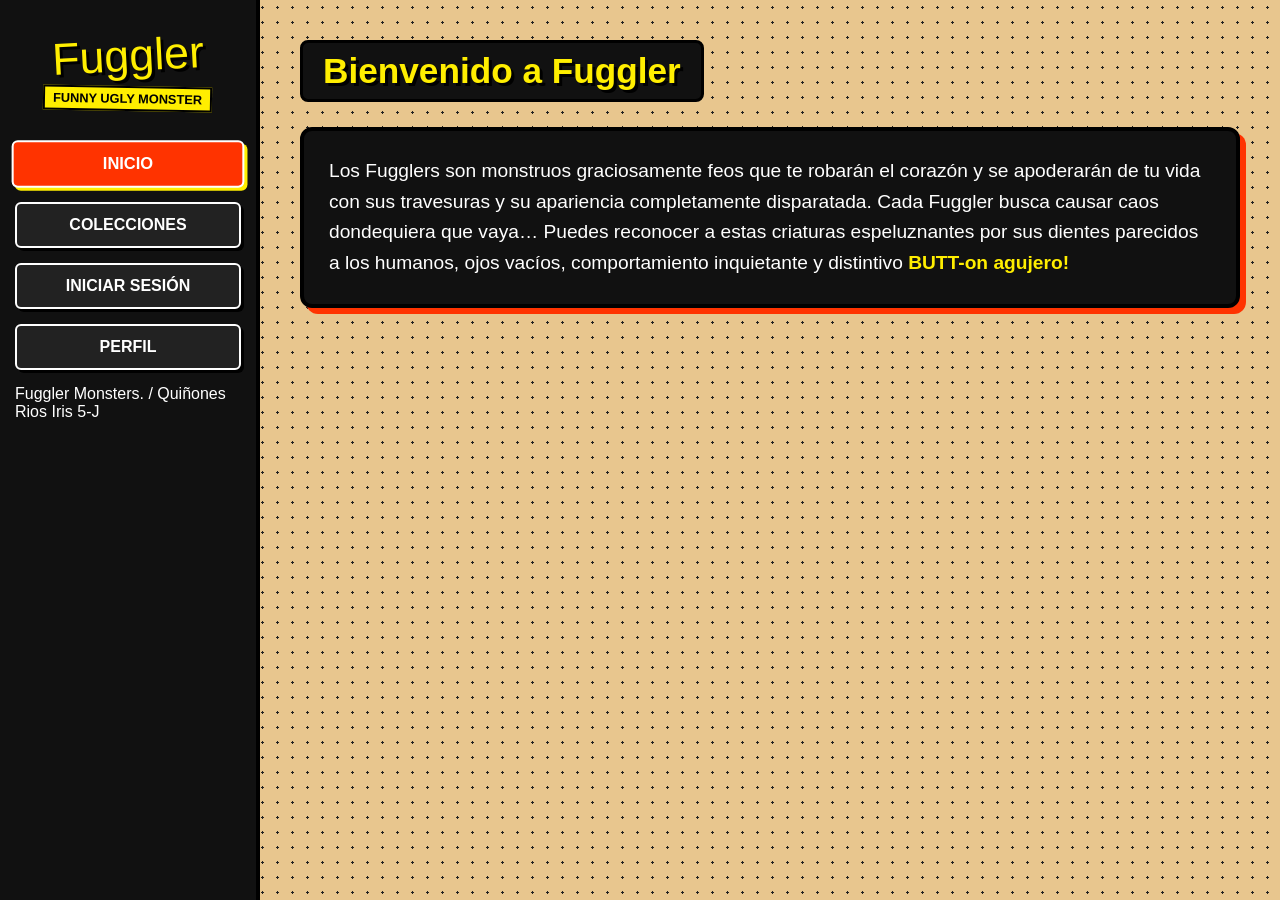
==== commit 3b6e91cc: "Update index.html" ====
--- a/index.html
+++ b/index.html
@@ -17,6 +17,10 @@
                 <li><a href="perfil.html">Perfil</a></li>
             </ul>
         </nav>
+
+        <footer>
+            <p> Fuggler Monsters.  /  Quiñones Rios Iris 5-J</p>
+        </footer>
     </aside>
 
     <main class="main-content">
@@ -25,10 +29,6 @@
         <div class="intro-box">
             <p>Los Fugglers son monstruos graciosamente feos que te robarán el corazón y se apoderarán de tu vida con sus travesuras y su apariencia completamente disparatada. Cada Fuggler busca causar caos dondequiera que vaya… Puedes reconocer a estas criaturas espeluznantes por sus dientes parecidos a los humanos, ojos vacíos, comportamiento inquietante y distintivo <span class="highlight">BUTT-on agujero!</span></p>
         </div>
-
-        <footer>
-            <p>  Quiñones Rios Iris Marina   5-J   /    2026 Fuggler Monsters.</p>
-        </footer>
     </main>
 </body>
 </html>
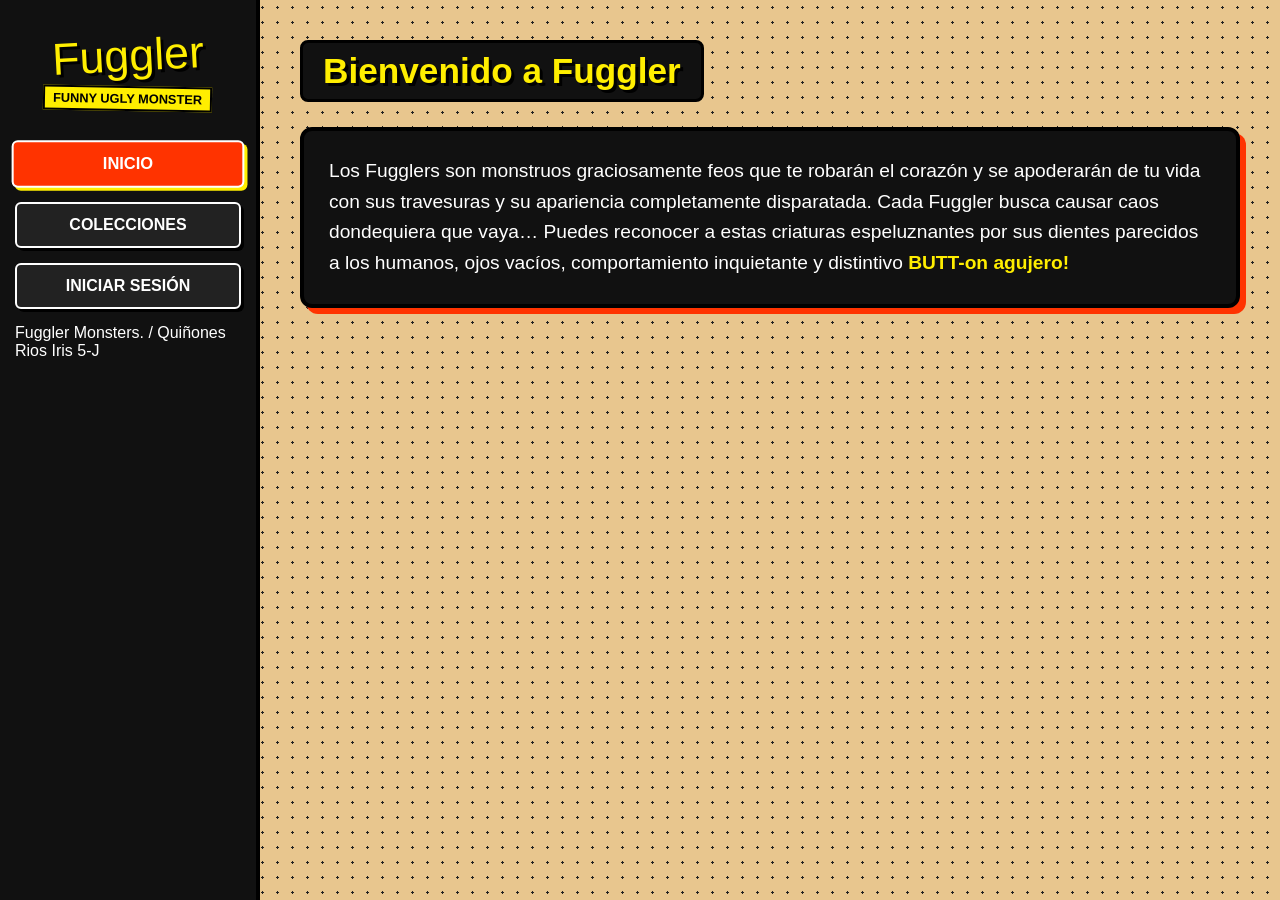
==== commit 8aa49415: "Update index.html" ====
--- a/index.html
+++ b/index.html
@@ -14,7 +14,6 @@
                 <li><a href="index.html" class="active">Inicio</a></li>
                 <li><a href="colecciones.html">Colecciones</a></li>
                 <li><a href="iniciar_sesion.html">Iniciar Sesión</a></li>
-                <li><a href="perfil.html">Perfil</a></li>
             </ul>
         </nav>
 
--- a/estilos.css
+++ b/estilos.css
@@ -108,13 +108,13 @@
 }
 
 /* REJILLA Y TARJETAS */
-.container { display: grid; grid-template-columns: repeat(auto-fit, minmax(250px, 1fr)); gap: 25px; }
+.container { display: grid; grid-template-columns: repeat(auto-fit, minmax(200px, 1fr)); gap: 20px; }
 .card {
     background: #ccc; border: 4px solid #a3a3a3; border-radius: 10px; padding: 15px;
     box-shadow: 6px 6px 0 #4F4B4B; display: flex; flex-direction: column; align-items: center;
     text-align: center; color: #000;
 }
-.card img { width: 100%; height: 180px; object-fit: cover; border-radius: 8px; border: 3px solid #000; background: #2b2b2b; margin-bottom: 10px; }
+.card img { width: 100%; height: 180px; object-fit: contain; border-radius: 8px; border: 3px solid #000; background: #2b2b2b; margin-bottom: 10px; }
 .card h2 { font-family: Impact, sans-serif; font-size: 1.5rem; color: #000; margin-bottom: 5px; }
 .card .series { background: #333; color: #fff; font-size: 0.75rem; padding: 3px 8px; border-radius: 4px; text-transform: uppercase; margin-bottom: 10px; font-weight: 700; }
 .card p.desc { font-size: 0.85rem; line-height: 1.3; margin-bottom: 10px; }
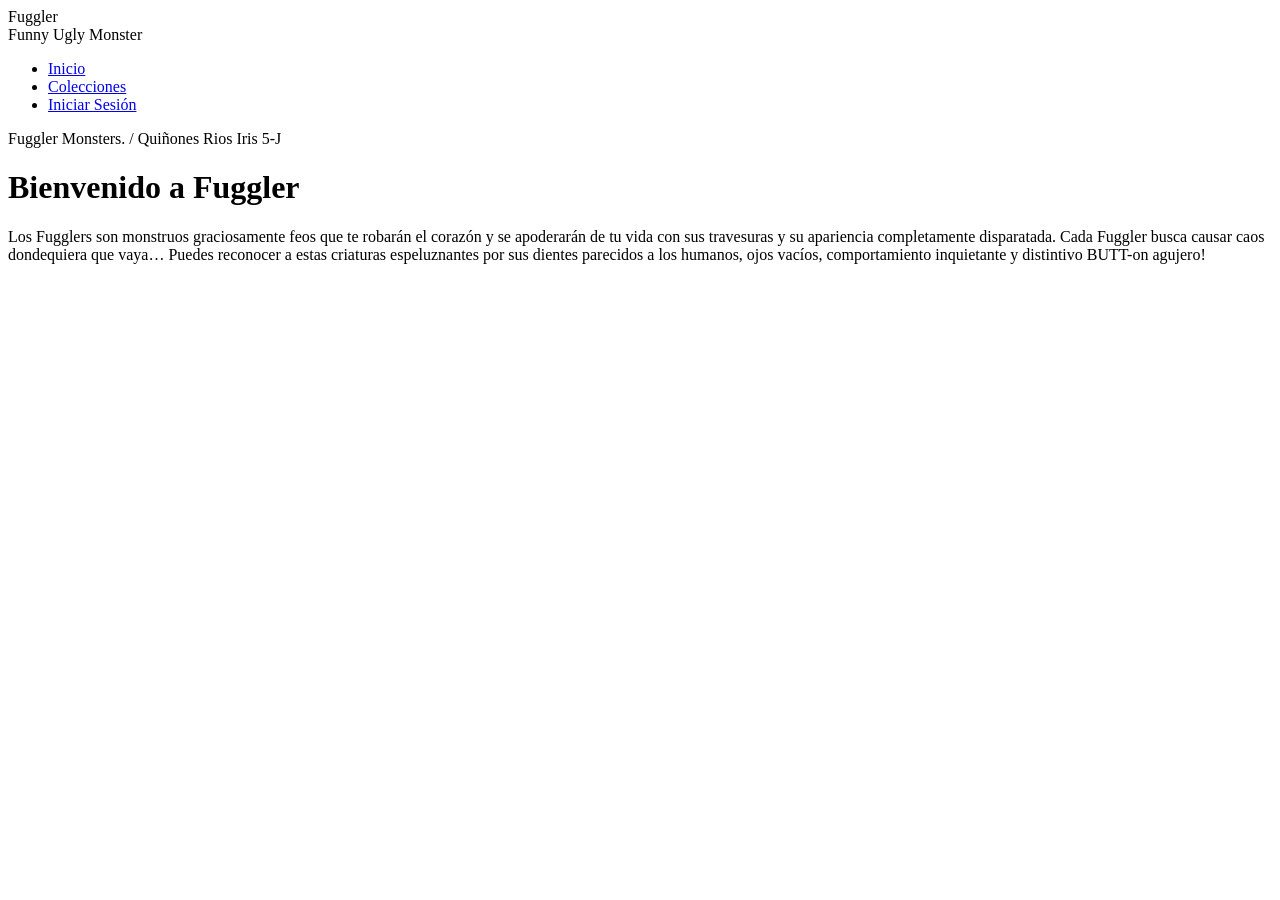
==== commit 95890f72: "Update index.html" ====
--- a/index.html
+++ b/index.html
@@ -3,7 +3,7 @@
 <head>
     <meta charset="UTF-8">
     <title>Inicio - Fuggler Monsters</title>
-    <link rel="stylesheet" href="estilos.css">
+    <link rel="stylesheet" href="styles.css">
 </head>
 <body>
     <aside class="sidebar">
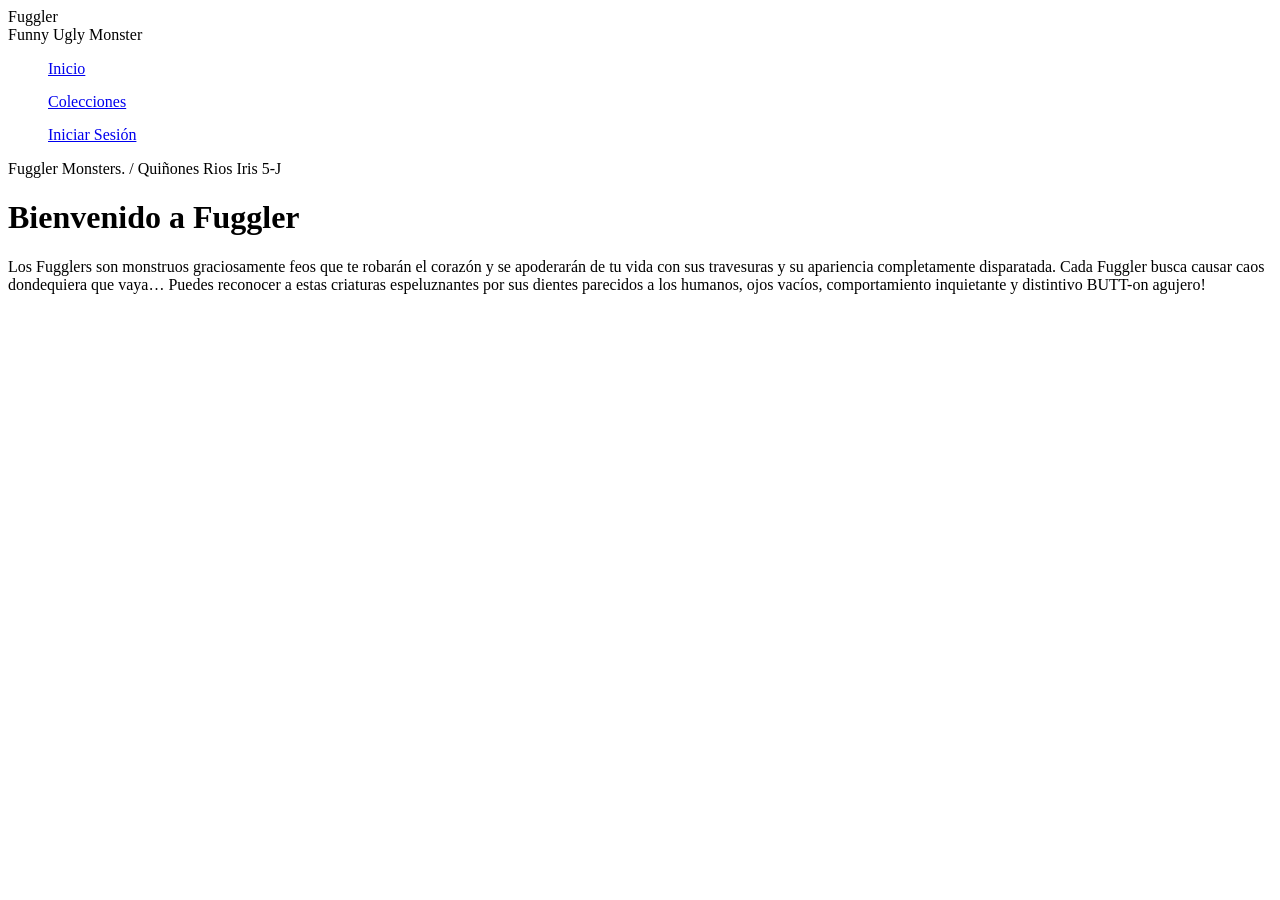
==== commit dc89bfc8: "Update index.html" ====
--- a/index.html
+++ b/index.html
@@ -3,7 +3,7 @@
 <head>
     <meta charset="UTF-8">
     <title>Inicio - Fuggler Monsters</title>
-    <link rel="stylesheet" href="styles.css">
+    <link rel="stylesheet" href="estilos.css">
 </head>
 <body>
     <aside class="sidebar">
--- a/estilos.css
+++ b/estilos.css
@@ -0,0 +1,196 @@
+- { box-sizing: border-box; margin: 0; padding: 0; }
+body {
+    background: #E8C68E radial-gradient(#222 10%, transparent 11%) 0 0 / 15px 15px;
+    color: #fff;
+    font-family: 'Segoe UI', Impact, Arial, sans-serif;
+    display: flex;
+    min-height: 100vh;
+}
+
+/* === BARRA LATERAL IZQUIERDA (SIDEBAR) === */
+aside.sidebar {
+    width: 260px;
+    background: #111;
+    border-right: 4px solid #000;
+    padding: 30px 15px;
+    position: fixed;
+    top: 0;
+    bottom: 0;
+    left: 0;
+    display: flex;
+    flex-direction: column;
+    align-items: center;
+    z-index: 1000;
+}
+
+.sidebar .logo {
+    font-family: 'Comic Sans MS', cursive, sans-serif;
+    font-size: 2.8rem;
+    color: #ffee00;
+    text-shadow: 3px 3px 0 #000;
+    transform: rotate(-3deg);
+    margin-bottom: 5px;
+}
+
+.sidebar .tagline {
+    color: #000;
+    font-size: 0.8rem;
+    text-transform: uppercase;
+    background: #ffee00;
+    padding: 3px 8px;
+    transform: rotate(1deg);
+    font-weight: 900;
+    border: 2px solid #000;
+    margin-bottom: 30px;
+}
+
+.sidebar nav { width: 100%; }
+.sidebar nav ul { list-style: none; width: 100%; }
+.sidebar nav li { margin-bottom: 15px; width: 100%; }
+.sidebar nav a {
+    display: block;
+    color: #fff;
+    text-decoration: none;
+    font-weight: 900;
+    font-size: 1rem;
+    text-transform: uppercase;
+    padding: 12px;
+    background: #222;
+    border: 2px solid #fff;
+    border-radius: 6px;
+    text-align: center;
+    box-shadow: 3px 3px 0 #000;
+    transition: 0.2s;
+}
+.sidebar nav a:hover, .sidebar nav a.active {
+    background: #ff3300;
+    color: #fff;
+    box-shadow: 3px 3px 0 #ffee00;
+    transform: scale(1.03);
+}
+
+/* === CONTENIDO PRINCIPAL === */
+main.main-content {
+    margin-left: 260px;
+    flex: 1;
+    padding: 40px;
+}
+
+.intro-box {
+    background: #111;
+    border: 4px solid #000;
+    border-radius: 12px;
+    padding: 25px;
+    margin-bottom: 30px;
+    box-shadow: 6px 6px 0 #ff3300;
+}
+.intro-box p {
+    font-size: 1.2rem;
+    line-height: 1.6;
+    color: #fff;
+}
+.intro-box span.highlight {
+    color: #ffee00;
+    font-weight: bold;
+}
+
+.section-title {
+    font-family: Impact, sans-serif;
+    font-size: 2.2rem;
+    color: #ffee00;
+    text-shadow: 3px 3px 0 #000;
+    background: #111;
+    display: inline-block;
+    padding: 8px 20px;
+    border-radius: 8px;
+    border: 3px solid #000;
+    margin-bottom: 25px;
+}
+
+/* REJILLA Y TARJETAS */
+.container { 
+    display: grid; 
+    /* auto-fill evita que pocas tarjetas se expandan horizontalmente ocupando todo el ancho */
+    grid-template-columns: repeat(auto-fill, minmax(220px, 280px)); 
+    gap: 20px; 
+    align-items: stretch; /* Mantiene la misma altura entre tarjetas de la misma fila */
+}
+
+.card {
+    background: #ccc; 
+    border: 4px solid #a3a3a3; 
+    border-radius: 10px; 
+    padding: 15px;
+    box-shadow: 6px 6px 0 #4F4B4B; 
+    display: flex; 
+    flex-direction: column; 
+    align-items: center;
+    text-align: center; 
+    color: #000;
+    height: 100%; /* Asegura que todas mantengan la misma altura */
+    box-sizing: border-box;
+}
+
+.card img { 
+    width: 100%; 
+    height: 180px; 
+    /* 'cover' asegura que llene la caja de imagen completamente sin distorsionar proporciones */
+    object-fit: cover; 
+    border-radius: 8px; 
+    border: 3px solid #000; 
+    background: #2b2b2b; 
+    margin-bottom: 10px; 
+}
+
+.card h2 { 
+    font-family: Impact, sans-serif; 
+    font-size: 1.5rem; 
+    color: #000; 
+    margin-bottom: 5px; 
+}
+
+.card .series { 
+    background: #333; 
+    color: #fff; 
+    font-size: 0.75rem; 
+    padding: 3px 8px; 
+    border-radius: 4px; 
+    text-transform: uppercase; 
+    margin-bottom: 10px; 
+    font-weight: 700; 
+}
+
+.card p.desc { 
+    font-size: 0.85rem; 
+    line-height: 1.3; 
+    margin-bottom: 15px; 
+    flex-grow: 1; /* Empuja el bloque de stats hacia el fondo para uniformar la altura */
+}
+
+.stats { 
+    width: 100%; 
+    background: #0d0d0d; 
+    border: 2px dashed #ffee00; 
+    padding: 8px; 
+    border-radius: 6px; 
+    font-size: 0.75rem; 
+    text-align: left; 
+    color: #aaa; 
+    margin-top: auto; /* Mantiene stats siempre al final de la tarjeta */
+    box-sizing: border-box;
+}
+
+.stats span { 
+    color: #ff3300; 
+    font-weight: 900; 
+}
+
+/* FORMULARIOS  */
+.form-group { margin-bottom: 15px; text-align: left; }
+.form-group label { display: block; font-weight: bold; margin-bottom: 5px; color: #ffee00; text-transform: uppercase; font-size: 0.85rem; }
+.form-group input, .form-group textarea { width: 100%; padding: 10px; border: 3px solid #ffee00; border-radius: 6px; background: #222; color: #fff; }
+.btn-submit { background: #ff3300; color: #fff; font-family: Impact, sans-serif; font-size: 1.3rem; padding: 10px 20px; border: 3px solid #000; border-radius: 8px; cursor: pointer; width: 100%; }                                                                            
+.stats span { 
+    color: #ff3300; 
+    font-weight: 900; 
+}
